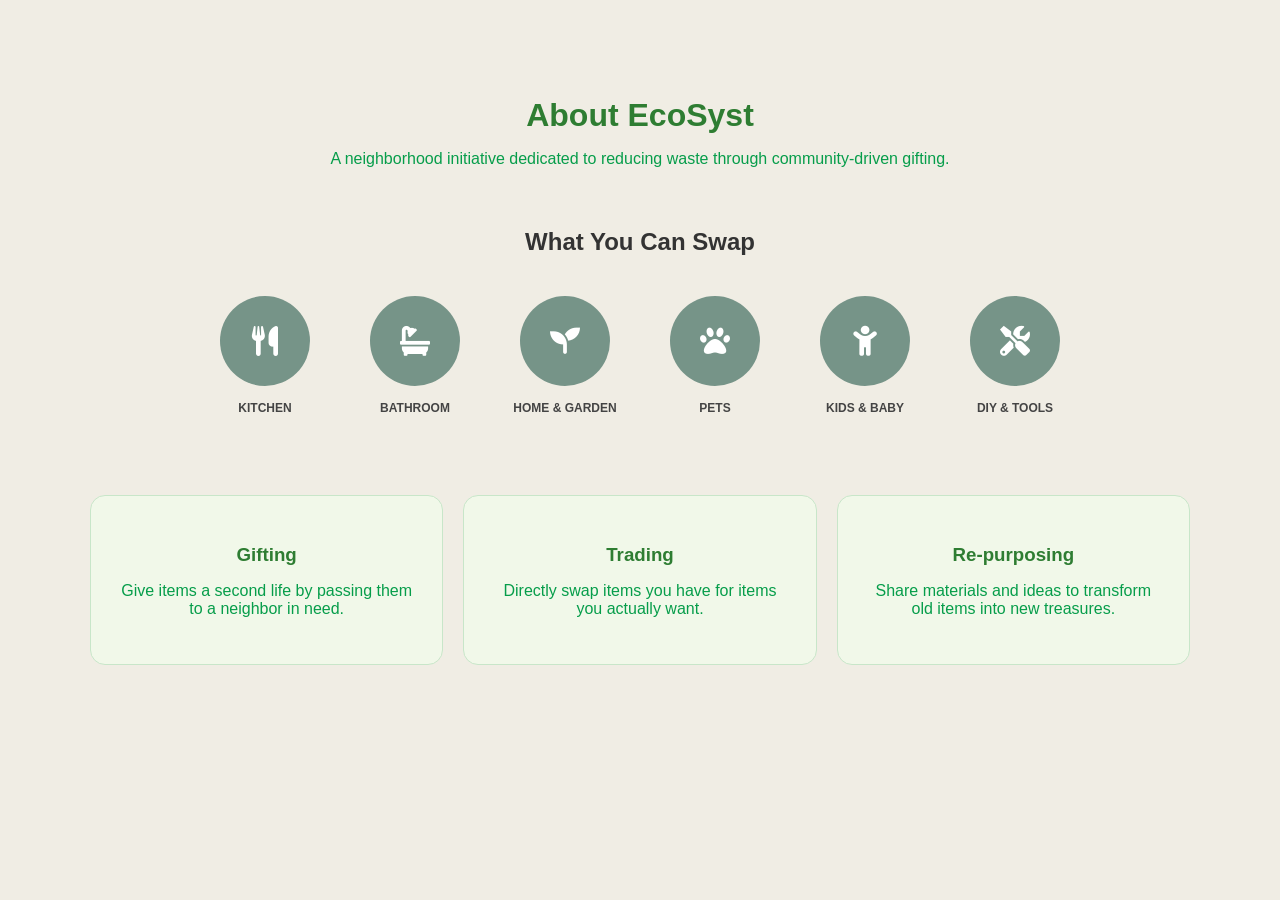
==== about.html @ 68d596b8 "edited a few errors made" ====
<!DOCTYPE html>
<html lang="en">
<head>
    <meta charset="UTF-8">
    <meta name="viewport" content="width=device-width, initial-scale=1.0">
    <title>About Us | Eco-Swap</title>

    <link rel="stylesheet" href="style.css">

    <link rel="stylesheet" href="https://cdnjs.cloudflare.com/ajax/libs/font-awesome/6.0.0/css/all.min.css">
</head>

</html>
<body>
    <main class="about-container">
    
    <section class="about-hero">
        <h1>About EcoSyst</h1>
        <p>A neighborhood initiative dedicated to reducing waste through community-driven gifting.</p>
    </section>

    <section class="offerings">
        <h2>What You Can Swap</h2>
        <div class="icon-grid">
            <div class="icon-item">
                <div class="icon-circle"><i class="fas fa-utensils"></i></div>
                <span>KITCHEN</span>
            </div>
            <div class="icon-item">
                <div class="icon-circle"><i class="fas fa-bath"></i></div>
                <span>BATHROOM</span>
            </div>
            <div class="icon-item">
                <div class="icon-circle"><i class="fas fa-seedling"></i></div>
                <span>HOME & GARDEN</span>
            </div>
            <div class="icon-item">
                <div class="icon-circle"><i class="fas fa-paw"></i></div>
                <span>PETS</span>
            </div>
            <div class="icon-item">
                <div class="icon-circle"><i class="fas fa-child"></i></div>
                <span>KIDS & BABY</span>
            </div>
            <div class="icon-item">
                <div class="icon-circle"><i class="fas fa-tools"></i></div>
                <span>DIY & TOOLS</span>
            </div>
        </div>
    </section>

    <section class="how-it-works">
        <div class="method-card">
            <h3>Gifting</h3>
            <p>Give items a second life by passing them to a neighbor in need.</p>
        </div>
        <div class="method-card">
            <h3>Trading</h3>
            <p>Directly swap items you have for items you actually want.</p>
        </div>
        <div class="method-card">
            <h3>Re-purposing</h3>
            <p>Share materials and ideas to transform old items into new treasures.</p>
        </div>
    </section>

</main>
</body>
---- style.css ----
body {
    font-family: 'Segoe UI', Tahoma, Geneva, Verdana, sans-serif;
    background-color: #f0ede4;
    color: hsl(147, 93%, 32%);
    margin: 0;
    padding: 30px;
}

header {
    text-align: center;
    margin-bottom: 40px;
}

.navbar {
    display: flex;
    justify-content: center;
    padding: 20px;
    background-color: #fff;
}

.nav-links {
    display: flex;
    gap: 15px;
    align-items: center;
}

.nav-btn {
    background: none;
    border: 2px solid #2e7d32;
    color: #2e7d32;
    padding: 10px 18px;
    font-size: 14px;
    font-weight: bold;
    text-decoration: none;
    border-radius: 8px;
    cursor: pointer;
    transition: all 0.3s ease;
    display: flex;
    align-items: center;
}

.nav-btn:hover {
    background-color: #2e7d32;
    color: white;
}

.arrow {
    font-size: 10px;
    margin-left: 8px;
}

.dropdown {
    position: relative;
    display: inline-block;
}

.dropdown-content {
    display: none;
    position: absolute;
    background-color: #f9f9f9;
    min-width: 160px;
    box-shadow: 0px 8px 16px rgba(0,0,0,0.1);
    border-radius: 8px;
    z-index: 1;
    margin-top: 5px;
}

.dropdown-content a {
    color: #2e7d32;
    padding: 12px 16px;
    text-decoration: none;
    display: block;
    font-size: 14px;
}

.dropdown-content a:hover {
    background-color: #e8f5e9;
}

.dropdown:hover .dropdown-content {
    display: block;
}
.project-summary {
  max-width: 800px;
  margin: 40px auto;
  padding: 30px;
  border: 3px solid #000000;
  background-color: #ffffff;
  border-radius: 8px;
  text-align: center;
  box-shadow: 8px 8px 0px #e8eb40;
}

.project-summary h2 {
  margin-top: 0;
  color: #000000;
  text-transform: uppercase;
  letter-spacing: 2px;
}

.project-summary p {
  line-height: 1.6;
  font-size: 1.1rem;
  color: #333333;
}
.board {
    display: flex;
    flex-wrap: wrap;
    justify-content: center;
    gap: 20px;
}

.note {
    background-color: #fff982;
    width: 250px;
    min-height: 200px;
    padding: 20px;
    box-shadow: 5px 5px 10px rgba(25, 5, 61, 0.1);
    transform: rotate(-1deg);
    transition: transform 0.3s ease;
}

.note:nth-child(even) {
    transform: rotate(2deg);
}

.note:hover {
    transform: scale(1.05) rotate(0deg);
    z-index: 10;
}

.tag {
    display: inline-block;
    margin-top: 15px;
    font-size: 0.8rem;
    font-weight: bold;
    color: #2d5a27;
    border: 1px solid #2d5a27;
    padding: 2px 8px;
}
.about-container {
    max-width: 1100px;
    margin: 0 auto;
    padding: 40px 20px;
    font-family: 'Arial', sans-serif;
}
.about-hero {
    text-align: center;
    margin-bottom: 60px;
}

.about-hero h1 {
    color: #2e7d32;
    font-size: 32px;
    margin-bottom: 10px;
}

.offerings h2 {
    text-align: center;
    color: #333;
    margin-bottom: 40px;
    font-size: 24px;
}

.icon-grid {
    display: flex;
    justify-content: center;
    flex-wrap: wrap;
    gap: 30px;
    margin-bottom: 80px;
}

.icon-item {
    display: flex;
    flex-direction: column;
    align-items: center;
    width: 120px;
}

.icon-circle {
    width: 90px;
    height: 90px;
    background-color: #769488;
    border-radius: 50%;
    display: flex;
    justify-content: center;
    align-items: center;
    color: white;
    font-size: 30px;
    transition: transform 0.3s ease;
    cursor: pointer;
}

.icon-circle:hover {
    transform: translateY(-10px);
}

.icon-item span {
    margin-top: 15px;
    font-size: 12px;
    font-weight: bold;
    color: #444;
    text-align: center;
}

.how-it-works {
    display: grid;
    grid-template-columns: repeat(auto-fit, minmax(250px, 1fr));
    gap: 20px;
}

.method-card {
    background: #f1f8e9;
    padding: 30px;
    border-radius: 15px;
    text-align: center;
    border: 1px solid #c8e6c9;
}

.method-card h3 {
    color: #2e7d32;
    margin-bottom: 10px;
}
nav a {
    margin: 0 15px;
    text-decoration: none;
    color: green;
    font-weight: bold;
}

nav a:hover {
    color: darkgreen;
}
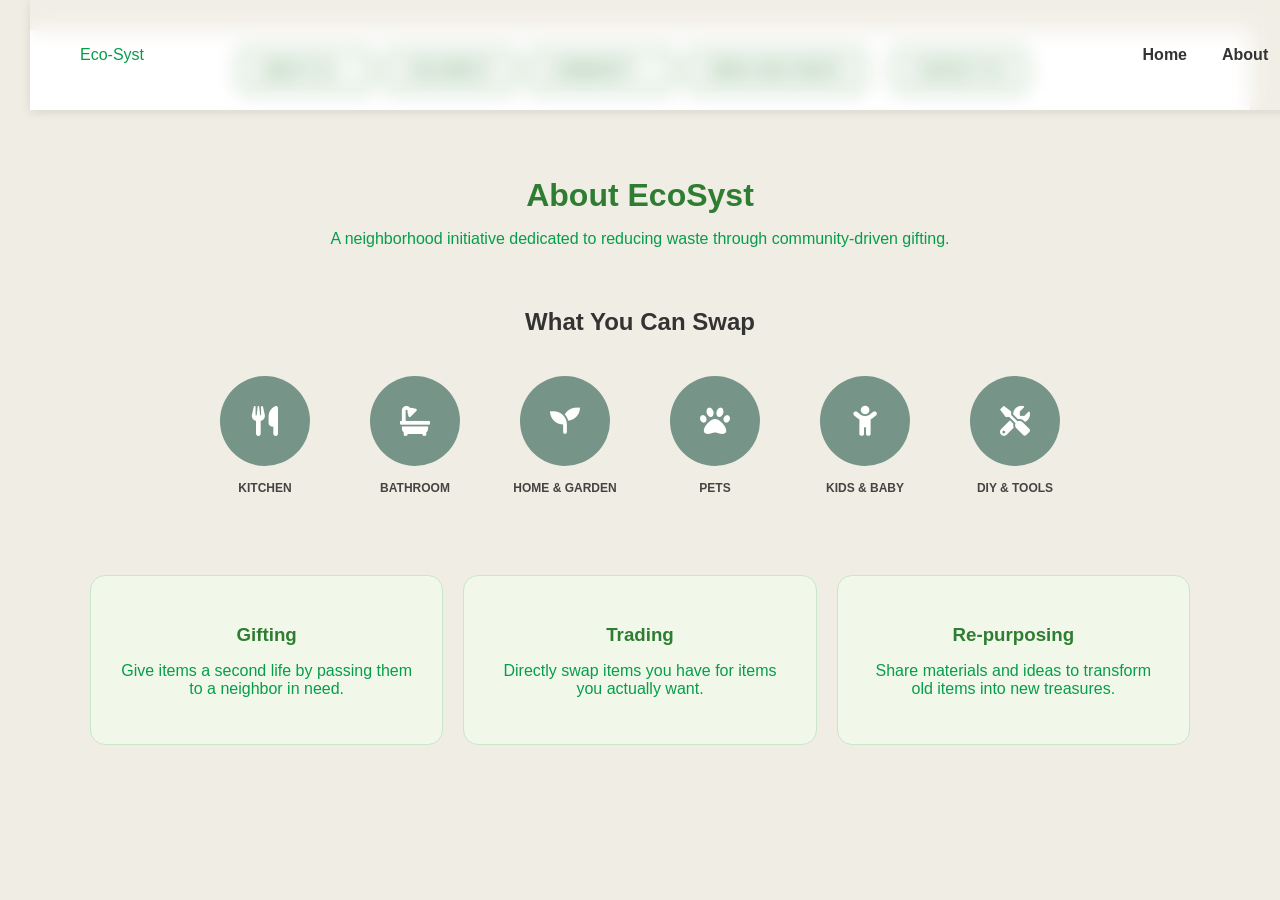
==== commit 12dcc2ac: "added shrinking floating navbar with blur effect" ====
--- a/about.html
+++ b/about.html
@@ -10,8 +10,40 @@
     <link rel="stylesheet" href="https://cdnjs.cloudflare.com/ajax/libs/font-awesome/6.0.0/css/all.min.css">
 </head>
 
-</html>
 <body>
+<nav id="navbar">
+    <div class="logo">Eco-Syst</div>
+    <ul>
+        <li><a href="#home">Home</a></li>
+        <li><a href="#about">About</a></li>
+        <li><a href="#items">Items</a></li>
+    </ul>
+</nav>
+    <nav class="navbar">
+    <div class="navbar-container"> 
+        <div class="dropdown">
+            <button class="nav-btn"> ABOUT US <span class="arrow">▼</span></button>
+            <div class="dropdown-content">
+                <a href="about.html#mission">Our Mission</a>
+                <a href="about.html#offerings">What We Offer</a>
+                <a href="contact.html">Contact</a>
+            </div>
+        </div>
+
+        <a href="#" class="nav-btn">OUR IMPACT</a>
+
+        <div class="dropdown">
+            <button class="nav-btn">COMMUNITY <span class="arrow">▼</span></button>
+            <div class="dropdown-content">
+                <a href="#">Our Community</a>
+                <a href="#">Join Us</a>
+            </div>
+        </div>
+
+        <a href=""class="nav-btn">NEWS AND EVENTS</a>
+        <a href="contact.html"class="nav-btn contact-btn">CONTACT US</a>
+    </div>
+</nav>
     <main class="about-container">
     
     <section class="about-hero">
--- a/style.css
+++ b/style.css
@@ -1,3 +1,4 @@
+
 body {
     font-family: 'Segoe UI', Tahoma, Geneva, Verdana, sans-serif;
     background-color: #f0ede4;
@@ -17,6 +18,12 @@
     padding: 20px;
     background-color: #fff;
 }
+.navbar-container {
+width: 100%;
+display: flex;
+justify-content: center;
+}
+
 
 .nav-links {
     display: flex;
@@ -51,7 +58,7 @@
 
 .dropdown {
     position: relative;
-    display: inline-block;
+    diplay: flex;
 }
 
 .dropdown-content {
@@ -230,4 +237,36 @@
 
 nav a:hover {
     color: darkgreen;
+}
+
+#navbar {
+    position: fixed;
+    top: 0;
+    width: 100%;
+    display: flex;
+    justify-content: space-between;
+    align-items: center;
+    padding: 30px 50px;
+    transition: 0.4s;
+    z-index: 1000;
+    background-color: rgba(255, 255, 255, 0.1);
+    backdrop-filter: blur(10px);
+    box-shadow: 0 2px 10px rgba(0, 0, 0, 0.1);
+}
+
+#navbar.shrink {
+    padding: 10px 50px;
+    background-color: rgba(255, 255, 255, 0.8);
+}
+
+#navbar ul {
+    display: flex;
+    list-style: none;
+}
+
+#navbar ul li a {
+    text-decoration: none;
+    color: #333;
+    margin-left: 20px;
+    font-weight: bold;
 }
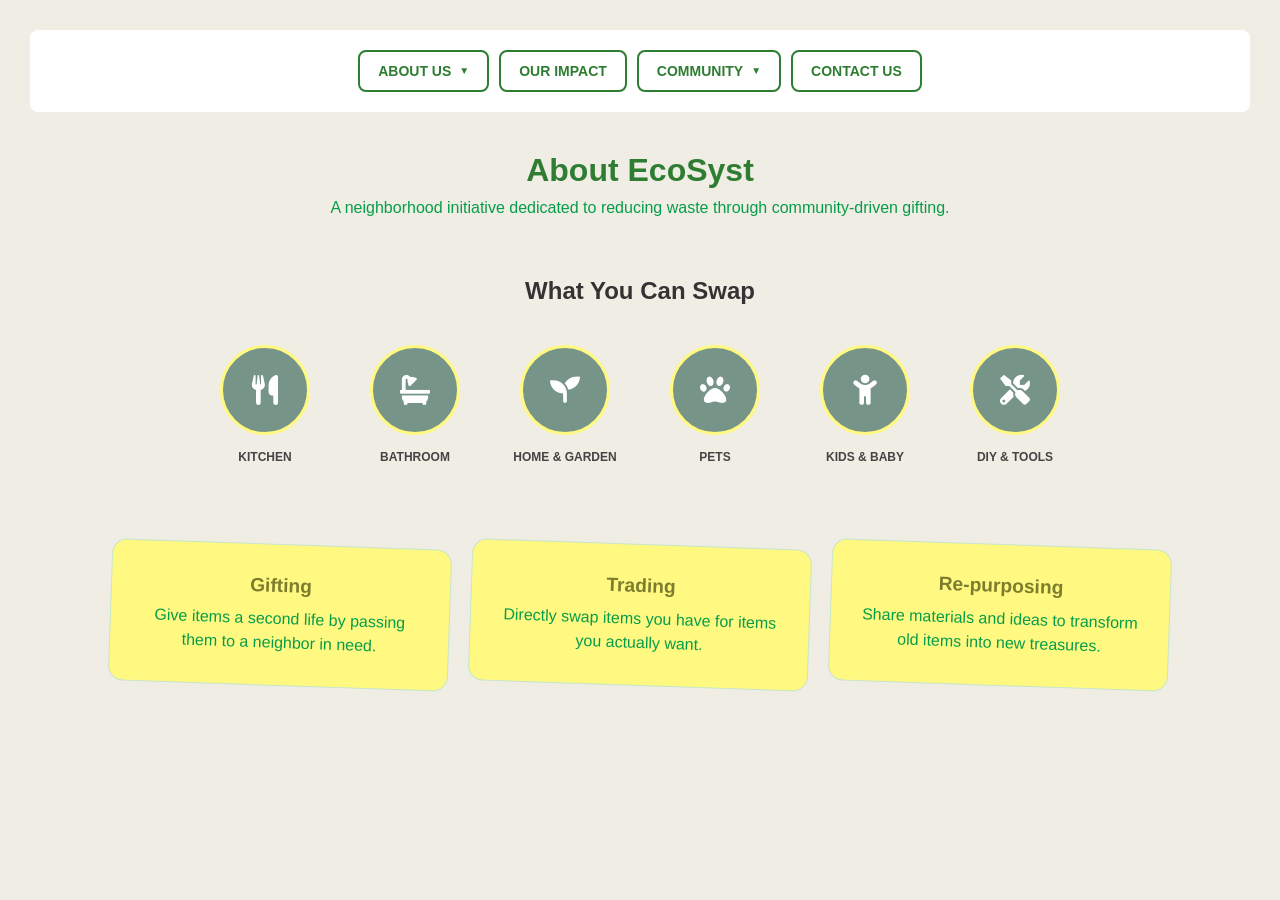
==== commit 2cd231d0: "working on my navbar and alignment of web pages" ====
--- a/about.html
+++ b/about.html
@@ -3,98 +3,87 @@
 <head>
     <meta charset="UTF-8">
     <meta name="viewport" content="width=device-width, initial-scale=1.0">
-    <title>About Us | Eco-Swap</title>
-
+    <title>About Us | EcoSyst</title>
     <link rel="stylesheet" href="style.css">
-
     <link rel="stylesheet" href="https://cdnjs.cloudflare.com/ajax/libs/font-awesome/6.0.0/css/all.min.css">
 </head>
 
 <body>
-<nav id="navbar">
-    <div class="logo">Eco-Syst</div>
-    <ul>
-        <li><a href="#home">Home</a></li>
-        <li><a href="#about">About</a></li>
-        <li><a href="#items">Items</a></li>
-    </ul>
-</nav>
     <nav class="navbar">
-    <div class="navbar-container"> 
-        <div class="dropdown">
-            <button class="nav-btn"> ABOUT US <span class="arrow">▼</span></button>
-            <div class="dropdown-content">
-                <a href="about.html#mission">Our Mission</a>
-                <a href="about.html#offerings">What We Offer</a>
-                <a href="contact.html">Contact</a>
+        <div class="navbar-container"> 
+            <div class="dropdown">
+                <button class="nav-btn">ABOUT US <span class="arrow">▼</span></button>
+                <div class="dropdown-content">
+                    <a href="about.html#mission">Our Mission</a>
+                    <a href="about.html#offerings">What We Offer</a>
+                    <a href="contact.html">Contact</a>
+                </div>
             </div>
+
+            <a href="our-impact.html" class="nav-btn">OUR IMPACT</a>
+
+            <div class="dropdown">
+                <button class="nav-btn">COMMUNITY <span class="arrow">▼</span></button>
+                <div class="dropdown-content">
+                    <a href="index.html">Our Community</a>
+                    <a href="#">Join Us</a>
+                </div>
+            </div>
+
+            <a href="contact.html" class="nav-btn contact-btn">CONTACT US</a>
         </div>
+    </nav>
 
-        <a href="#" class="nav-btn">OUR IMPACT</a>
+    <main class="about-container">
+        <section class="about-hero" id="mission">
+            <h1>About EcoSyst</h1>
+            <p>A neighborhood initiative dedicated to reducing waste through community-driven gifting.</p>
+        </section>
 
-        <div class="dropdown">
-            <button class="nav-btn">COMMUNITY <span class="arrow">▼</span></button>
-            <div class="dropdown-content">
-                <a href="#">Our Community</a>
-                <a href="#">Join Us</a>
+        <section class="offerings" id="offerings">
+            <h2>What You Can Swap</h2>
+            <div class="icon-grid">
+                <div class="icon-item">
+                    <div class="icon-circle"><i class="fas fa-utensils"></i></div>
+                    <span>KITCHEN</span>
+                </div>
+                <div class="icon-item">
+                    <div class="icon-circle"><i class="fas fa-bath"></i></div>
+                    <span>BATHROOM</span>
+                </div>
+                <div class="icon-item">
+                    <div class="icon-circle"><i class="fas fa-seedling"></i></div>
+                    <span>HOME & GARDEN</span>
+                </div>
+                <div class="icon-item">
+                    <div class="icon-circle"><i class="fas fa-paw"></i></div>
+                    <span>PETS</span>
+                </div>
+                <div class="icon-item">
+                    <div class="icon-circle"><i class="fas fa-child"></i></div>
+                    <span>KIDS & BABY</span>
+                </div>
+                <div class="icon-item">
+                    <div class="icon-circle"><i class="fas fa-tools"></i></div>
+                    <span>DIY & TOOLS</span>
+                </div>
             </div>
-        </div>
+        </section>
 
-        <a href=""class="nav-btn">NEWS AND EVENTS</a>
-        <a href="contact.html"class="nav-btn contact-btn">CONTACT US</a>
-    </div>
-</nav>
-    <main class="about-container">
-    
-    <section class="about-hero">
-        <h1>About EcoSyst</h1>
-        <p>A neighborhood initiative dedicated to reducing waste through community-driven gifting.</p>
-    </section>
-
-    <section class="offerings">
-        <h2>What You Can Swap</h2>
-        <div class="icon-grid">
-            <div class="icon-item">
-                <div class="icon-circle"><i class="fas fa-utensils"></i></div>
-                <span>KITCHEN</span>
+        <section class="how-it-works">
+            <div class="method-card">
+                <h3>Gifting</h3>
+                <p>Give items a second life by passing them to a neighbor in need.</p>
             </div>
-            <div class="icon-item">
-                <div class="icon-circle"><i class="fas fa-bath"></i></div>
-                <span>BATHROOM</span>
+            <div class="method-card">
+                <h3>Trading</h3>
+                <p>Directly swap items you have for items you actually want.</p>
             </div>
-            <div class="icon-item">
-                <div class="icon-circle"><i class="fas fa-seedling"></i></div>
-                <span>HOME & GARDEN</span>
+            <div class="method-card">
+                <h3>Re-purposing</h3>
+                <p>Share materials and ideas to transform old items into new treasures.</p>
             </div>
-            <div class="icon-item">
-                <div class="icon-circle"><i class="fas fa-paw"></i></div>
-                <span>PETS</span>
-            </div>
-            <div class="icon-item">
-                <div class="icon-circle"><i class="fas fa-child"></i></div>
-                <span>KIDS & BABY</span>
-            </div>
-            <div class="icon-item">
-                <div class="icon-circle"><i class="fas fa-tools"></i></div>
-                <span>DIY & TOOLS</span>
-            </div>
-        </div>
-    </section>
-
-    <section class="how-it-works">
-        <div class="method-card">
-            <h3>Gifting</h3>
-            <p>Give items a second life by passing them to a neighbor in need.</p>
-        </div>
-        <div class="method-card">
-            <h3>Trading</h3>
-            <p>Directly swap items you have for items you actually want.</p>
-        </div>
-        <div class="method-card">
-            <h3>Re-purposing</h3>
-            <p>Share materials and ideas to transform old items into new treasures.</p>
-        </div>
-    </section>
-
-</main>
-</body>+        </section>
+    </main>
+</body>
+</html>
--- a/style.css
+++ b/style.css
@@ -1,10 +1,20 @@
+* {
+    margin: 0;
+    padding: 0;
+    box-sizing: border-box;
+}
 
 body {
     font-family: 'Segoe UI', Tahoma, Geneva, Verdana, sans-serif;
     background-color: #f0ede4;
     color: hsl(147, 93%, 32%);
-    margin: 0;
-    padding: 30px;
+    padding: 15px;
+}
+
+@media (min-width: 768px) {
+    body {
+        padding: 30px;
+    }
 }
 
 header {
@@ -15,35 +25,84 @@
 .navbar {
     display: flex;
     justify-content: center;
-    padding: 20px;
+    padding: 15px;
     background-color: #fff;
-}
+    position: relative;
+    border-radius: 8px;
+}
+
+@media (min-width: 768px) {
+    .navbar {
+        padding: 20px;
+    }
+}
+
 .navbar-container {
-width: 100%;
-display: flex;
-justify-content: center;
-}
-
-
-.nav-links {
+    width: 100%;
     display: flex;
-    gap: 15px;
+    justify-content: center;
     align-items: center;
+    gap: 8px;
+    flex-wrap: wrap;
+}
+
+@media (min-width: 768px) {
+    .navbar-container {
+        gap: 10px;
+        flex-wrap: nowrap;
+    }
+}
+
+.navbar-logo {
+    position: absolute;
+    left: 15px;
+    top: 50%;
+    transform: translateY(-50%);
+}
+
+@media (min-width: 768px) {
+    .navbar-logo {
+        left: 20px;
+    }
+}
+
+.navbar-logo img {
+    height: 40px;
+    width: auto;
+    display: block;
+}
+
+@media (min-width: 768px) {
+    .navbar-logo img {
+        height: 60px;
+    }
 }
 
 .nav-btn {
     background: none;
     border: 2px solid #2e7d32;
     color: #2e7d32;
-    padding: 10px 18px;
-    font-size: 14px;
+    padding: 8px 12px;
+    font-size: 12px;
     font-weight: bold;
     text-decoration: none;
     border-radius: 8px;
     cursor: pointer;
     transition: all 0.3s ease;
-    display: flex;
+    display: inline-flex;
+    height: auto;
+    min-height: 38px;
     align-items: center;
+    line-height: 1;
+    white-space: nowrap;
+}
+
+@media (min-width: 768px) {
+    .nav-btn {
+        padding: 10px 18px;
+        font-size: 14px;
+        height: 42px;
+    }
 }
 
 .nav-btn:hover {
@@ -52,24 +111,41 @@
 }
 
 .arrow {
-    font-size: 10px;
-    margin-left: 8px;
+    font-size: 8px;
+    margin-left: 5px;
+}
+
+@media (min-width: 768px) {
+    .arrow {
+        font-size: 10px;
+        margin-left: 8px;
+    }
 }
 
 .dropdown {
     position: relative;
-    diplay: flex;
+    display: flex;
 }
 
 .dropdown-content {
     display: none;
     position: absolute;
+    top: 100%;
+    left: 0;
     background-color: #f9f9f9;
     min-width: 160px;
-    box-shadow: 0px 8px 16px rgba(0,0,0,0.1);
+    box-shadow: 0px 8px 16px rgba(0, 0, 0, 0.1);
     border-radius: 8px;
-    z-index: 1;
+    z-index: 1000;
+    padding-top: 5px;
     margin-top: 5px;
+}
+
+@media (max-width: 767px) {
+    .dropdown-content {
+        right: 0;
+        left: auto;
+    }
 }
 
 .dropdown-content a {
@@ -77,7 +153,13 @@
     padding: 12px 16px;
     text-decoration: none;
     display: block;
-    font-size: 14px;
+    font-size: 13px;
+}
+
+@media (min-width: 768px) {
+    .dropdown-content a {
+        font-size: 14px;
+    }
 }
 
 .dropdown-content a:hover {
@@ -87,46 +169,92 @@
 .dropdown:hover .dropdown-content {
     display: block;
 }
+
 .project-summary {
-  max-width: 800px;
-  margin: 40px auto;
-  padding: 30px;
-  border: 3px solid #000000;
-  background-color: #ffffff;
-  border-radius: 8px;
-  text-align: center;
-  box-shadow: 8px 8px 0px #e8eb40;
+    max-width: 800px;
+    margin: 20px auto;
+    padding: 20px;
+    border: 3px solid #000000;
+    background-color: #ffffff;
+    border-radius: 8px;
+    text-align: center;
+    box-shadow: 6px 6px 0px #e8eb40;
+}
+
+@media (min-width: 768px) {
+    .project-summary {
+        margin: 40px auto;
+        padding: 30px;
+        box-shadow: 8px 8px 0px #e8eb40;
+    }
 }
 
 .project-summary h2 {
-  margin-top: 0;
-  color: #000000;
-  text-transform: uppercase;
-  letter-spacing: 2px;
+    margin-top: 0;
+    color: #000000;
+    text-transform: uppercase;
+    letter-spacing: 1.5px;
+    font-size: 1.3rem;
+}
+
+@media (min-width: 768px) {
+    .project-summary h2 {
+        letter-spacing: 2px;
+        font-size: 1.5rem;
+    }
 }
 
 .project-summary p {
-  line-height: 1.6;
-  font-size: 1.1rem;
-  color: #333333;
-}
+    line-height: 1.6;
+    font-size: 0.95rem;
+    color: #333333;
+}
+
+@media (min-width: 768px) {
+    .project-summary p {
+        font-size: 1.1rem;
+    }
+}
+
 .board {
     display: flex;
     flex-wrap: wrap;
     justify-content: center;
-    gap: 20px;
+    gap: 15px;
+}
+
+@media (min-width: 768px) {
+    .board {
+        gap: 20px;
+    }
 }
 
 .note {
     background-color: #fff982;
-    width: 250px;
-    min-height: 200px;
-    padding: 20px;
+    width: 100%;
+    max-width: 280px;
+    min-height: 180px;
+    padding: 18px;
     box-shadow: 5px 5px 10px rgba(25, 5, 61, 0.1);
     transform: rotate(-1deg);
     transition: transform 0.3s ease;
 }
 
+@media (min-width: 480px) {
+    .note {
+        width: calc(50% - 10px);
+        max-width: 250px;
+    }
+}
+
+@media (min-width: 768px) {
+    .note {
+        width: 250px;
+        min-height: 200px;
+        padding: 20px;
+    }
+}
+
 .note:nth-child(even) {
     transform: rotate(2deg);
 }
@@ -136,137 +264,594 @@
     z-index: 10;
 }
 
+.note h3 {
+    margin-bottom: 10px;
+    font-size: 1.1rem;
+}
+
+.note p {
+    font-size: 0.9rem;
+    line-height: 1.4;
+}
+
 .tag {
     display: inline-block;
     margin-top: 15px;
-    font-size: 0.8rem;
+    font-size: 0.75rem;
     font-weight: bold;
     color: #2d5a27;
     border: 1px solid #2d5a27;
     padding: 2px 8px;
 }
+
+@media (min-width: 768px) {
+    .tag {
+        font-size: 0.8rem;
+    }
+}
+
 .about-container {
     max-width: 1100px;
     margin: 0 auto;
-    padding: 40px 20px;
-    font-family: 'Arial', sans-serif;
-}
+    padding: 20px 10px;
+}
+
+@media (min-width: 768px) {
+    .about-container {
+        padding: 40px 20px;
+    }
+}
+
 .about-hero {
     text-align: center;
-    margin-bottom: 60px;
+    margin-bottom: 40px;
+}
+
+@media (min-width: 768px) {
+    .about-hero {
+        margin-bottom: 60px;
+    }
 }
 
 .about-hero h1 {
     color: #2e7d32;
-    font-size: 32px;
+    font-size: 24px;
     margin-bottom: 10px;
+}
+
+@media (min-width: 768px) {
+    .about-hero h1 {
+        font-size: 32px;
+    }
+}
+
+.about-hero p {
+    font-size: 0.95rem;
+    padding: 0 10px;
+}
+
+@media (min-width: 768px) {
+    .about-hero p {
+        font-size: 1rem;
+        padding: 0;
+    }
 }
 
 .offerings h2 {
     text-align: center;
     color: #333;
-    margin-bottom: 40px;
-    font-size: 24px;
+    margin-bottom: 30px;
+    font-size: 20px;
+}
+
+@media (min-width: 768px) {
+    .offerings h2 {
+        margin-bottom: 40px;
+        font-size: 24px;
+    }
 }
 
 .icon-grid {
-    display: flex;
-    justify-content: center;
-    flex-wrap: wrap;
-    gap: 30px;
-    margin-bottom: 80px;
+    display: grid;
+    grid-template-columns: repeat(2, 1fr);
+    justify-items: center;
+    gap: 20px;
+    margin-bottom: 60px;
+}
+
+@media (min-width: 480px) {
+    .icon-grid {
+        grid-template-columns: repeat(3, 1fr);
+    }
+}
+
+@media (min-width: 768px) {
+    .icon-grid {
+        display: flex;
+        justify-content: center;
+        flex-wrap: wrap;
+        gap: 30px;
+        margin-bottom: 80px;
+    }
 }
 
 .icon-item {
     display: flex;
     flex-direction: column;
     align-items: center;
-    width: 120px;
+    width: 100px;
+}
+
+@media (min-width: 768px) {
+    .icon-item {
+        width: 120px;
+    }
 }
 
 .icon-circle {
-    width: 90px;
-    height: 90px;
+    width: 70px;
+    height: 70px;
     background-color: #769488;
     border-radius: 50%;
     display: flex;
     justify-content: center;
     align-items: center;
     color: white;
-    font-size: 30px;
+    font-size: 24px;
     transition: transform 0.3s ease;
     cursor: pointer;
+    border: 3px solid #fff982;
+}
+
+@media (min-width: 768px) {
+    .icon-circle {
+        width: 90px;
+        height: 90px;
+        font-size: 30px;
+    }
 }
 
 .icon-circle:hover {
-    transform: translateY(-10px);
+    transform: translateY(-10px) scale(1.1);
+    box-shadow: 0 4px 15px rgba(255, 215, 0, 0.3);
 }
 
 .icon-item span {
-    margin-top: 15px;
-    font-size: 12px;
+    margin-top: 12px;
+    font-size: 10px;
     font-weight: bold;
     color: #444;
     text-align: center;
 }
 
+@media (min-width: 768px) {
+    .icon-item span {
+        margin-top: 15px;
+        font-size: 12px;
+    }
+}
+
 .how-it-works {
     display: grid;
-    grid-template-columns: repeat(auto-fit, minmax(250px, 1fr));
+    grid-template-columns: 1fr;
     gap: 20px;
 }
 
+@media (min-width: 640px) {
+    .how-it-works {
+        grid-template-columns: repeat(auto-fit, minmax(250px, 1fr));
+    }
+}
+
 .method-card {
-    background: #f1f8e9;
-    padding: 30px;
+    background: #fff982;
+    padding: 25px;
     border-radius: 15px;
     text-align: center;
     border: 1px solid #c8e6c9;
+    transform: rotate(2deg);
+    transition: transform 0.3s ease, box-shadow 0.3s ease;
+    cursor: pointer;
+}
+
+@media (min-width: 768px) {
+    .method-card {
+        padding: 30px;
+    }
 }
 
 .method-card h3 {
+    color: #7d7d2e;
+    margin-bottom: 10px;
+    font-size: 1.2rem;
+}
+
+.method-card p {
+    font-size: 0.9rem;
+    line-height: 1.5;
+}
+
+@media (min-width: 768px) {
+    .method-card p {
+        font-size: 1rem;
+    }
+}
+
+.method-card:hover {
+    animation: shiftSide 1.2s ease-in-out;
+    box-shadow: 0 12px 24px rgba(0, 0, 0, 0.15);
+    z-index: 10;
+}
+
+@keyframes shiftSide {
+    0% { transform: rotate(0deg); }
+    25% { transform: rotate(2deg); }
+    50% { transform: rotate(-2deg); }
+    75% { transform: rotate(2deg); }
+    100% { transform: rotate(0deg); }
+}
+
+.impact-hero {
+    text-align: center;
+    padding: 40px 15px;
+    background-color: #f4f1ea;
+}
+
+@media (min-width: 768px) {
+    .impact-hero {
+        padding: 60px 20px;
+    }
+}
+
+.impact-hero h1 {
+    font-size: 1.5rem;
+    margin-bottom: 10px;
+}
+
+@media (min-width: 768px) {
+    .impact-hero h1 {
+        font-size: 2rem;
+    }
+}
+
+.impact-hero p {
+    font-size: 0.95rem;
+}
+
+@media (min-width: 768px) {
+    .impact-hero p {
+        font-size: 1.1rem;
+    }
+}
+
+.impact-container {
+    max-width: 1100px;
+    margin: 30px auto;
+    padding: 15px;
+    display: grid;
+    grid-template-columns: 1fr;
+    gap: 20px;
+}
+
+@media (min-width: 768px) {
+    .impact-container {
+        margin: 50px auto;
+        padding: 20px;
+        grid-template-columns: 1fr 1fr;
+        gap: 30px;
+    }
+}
+
+@media (min-width: 768px) {
+    .gallery-board { 
+        grid-column: span 2; 
+    }
+}
+
+.impact-board {
+    background: #fdfdfd;
+    border-left: 6px solid #2d5a27;
+    border-top: 2px solid #FFD700;
+    padding: 20px;
+    border-radius: 12px;
+    box-shadow: 0 4px 15px rgba(0, 0, 0, 0.05);
+}
+
+@media (min-width: 768px) {
+    .impact-board {
+        border-left: 8px solid #2d5a27;
+        padding: 30px;
+    }
+}
+
+.impact-board h2 {
+    font-size: 1.3rem;
+    margin-bottom: 15px;
+}
+
+@media (min-width: 768px) {
+    .impact-board h2 {
+        font-size: 1.5rem;
+    }
+}
+
+.impact-board p {
+    font-size: 0.95rem;
+    line-height: 1.5;
+}
+
+@media (min-width: 768px) {
+    .impact-board p {
+        font-size: 1rem;
+    }
+}
+
+.impact-callout {
+    background: #fff;
+    padding: 20px;
+    border-radius: 12px;
+    border: 2px solid #2e7d32;
+}
+
+@media (min-width: 768px) {
+    .impact-callout {
+        padding: 30px;
+    }
+}
+
+.callout-content p {
+    margin-bottom: 15px;
+    line-height: 1.6;
+    color: #333;
+    font-size: 0.95rem;
+}
+
+@media (min-width: 768px) {
+    .callout-content p {
+        font-size: 1rem;
+    }
+}
+
+.highlight-text {
+    color: #2d5a27;
+    font-style: italic;
+}
+
+.button-group {
+    display: flex;
+    flex-wrap: wrap;
+    gap: 10px;
+    margin-top: 20px;
+}
+
+@media (min-width: 768px) {
+    .button-group {
+        gap: 15px;
+    }
+}
+
+.impact-btn {
+    padding: 10px 16px;
+    border: none;
+    border-radius: 8px;
+    font-weight: bold;
+    cursor: pointer;
+    transition: all 0.3s ease;
+    font-size: 0.9rem;
+    flex: 1 1 calc(50% - 5px);
+    min-width: 120px;
+}
+
+@media (min-width: 480px) {
+    .impact-btn {
+        flex: 0 1 auto;
+    }
+}
+
+@media (min-width: 768px) {
+    .impact-btn {
+        padding: 12px 24px;
+        font-size: 1rem;
+    }
+}
+
+.green-btn {
+    background-color: #2d5a27;
+    color: white;
+}
+
+.green-btn:hover {
+    background-color: #3e7a36;
+    transform: translateY(-3px);
+    box-shadow: 0 4px 12px rgba(45, 90, 39, 0.3);
+}
+
+.yellow-btn {
+    background-color: #FFD700;
+    color: #333;
+}
+
+.yellow-btn:hover {
+    background-color: #ffea00;
+    transform: translateY(-3px);
+    box-shadow: 0 4px 12px rgba(255, 215, 0, 0.4);
+}
+
+.cta-link {
+    background-color: #2d5a27;
+    color: white;
+    border: none;
+    padding: 12px 20px;
+    border-radius: 8px;
+    font-weight: bold;
+    cursor: pointer;
+    margin-top: 20px;
+    transition: all 0.3s ease;
+    font-size: 0.9rem;
+    display: inline-block;
+}
+
+@media (min-width: 768px) {
+    .cta-link {
+        padding: 12px 24px;
+        font-size: 1rem;
+    }
+}
+
+.cta-link:hover {
+    background-color: #3e7a36;
+    transform: translateY(-3px);
+}
+
+.image-gallery {
+    display: grid;
+    grid-template-columns: 1fr;
+    gap: 15px;
+    margin-top: 20px;
+}
+
+@media (min-width: 480px) {
+    .image-gallery {
+        grid-template-columns: repeat(2, 1fr);
+    }
+}
+
+@media (min-width: 768px) {
+    .image-gallery {
+        grid-template-columns: repeat(auto-fit, minmax(200px, 1fr));
+        gap: 20px;
+    }
+}
+
+.gallery-item img,
+.image-gallery img {
+    width: 100%;
+    height: 180px;
+    object-fit: cover;
+    border-radius: 10px;
+    display: block;
+    border: 2px solid transparent;
+    transition: transform 0.3s ease, border-color 0.3s ease;
+}
+
+@media (min-width: 768px) {
+    .gallery-item img,
+    .image-gallery img {
+        height: 200px;
+    }
+}
+
+.gallery-item img:hover,
+.image-gallery img:hover {
+    transform: scale(1.05);
+    border-color: #FFD700;
+}
+
+.contact-container {
+    max-width: 600px;
+    margin: 2rem auto;
+    padding: 1.5rem;
+    background: #f9f9f9;
+    border-radius: 8px;
+    box-shadow: 0 4px 6px rgba(0, 0, 0, 0.1);
+}
+
+@media (min-width: 768px) {
+    .contact-container {
+        margin: 3rem auto;
+        padding: 2rem;
+    }
+}
+
+.contact-container h2 {
     color: #2e7d32;
-    margin-bottom: 10px;
-}
-nav a {
-    margin: 0 15px;
-    text-decoration: none;
-    color: green;
-    font-weight: bold;
-}
-
-nav a:hover {
-    color: darkgreen;
-}
-
-#navbar {
-    position: fixed;
-    top: 0;
+    margin-bottom: 1rem;
+    font-size: 1.5rem;
+}
+
+@media (min-width: 768px) {
+    .contact-container h2 {
+        font-size: 1.8rem;
+    }
+}
+
+.contact-container p {
+    color: #555;
+    margin-bottom: 1.5rem;
+    font-size: 0.95rem;
+}
+
+@media (min-width: 768px) {
+    .contact-container p {
+        margin-bottom: 2rem;
+        font-size: 1rem;
+    }
+}
+
+.form-group {
+    margin-bottom: 1.5rem;
+}
+
+.form-group label {
+    display: block;
+    margin-bottom: 0.5rem;
+    color: #333;
+    font-weight: 500;
+    font-size: 0.95rem;
+}
+
+@media (min-width: 768px) {
+    .form-group label {
+        font-size: 1rem;
+    }
+}
+
+.form-group input,
+.form-group textarea {
     width: 100%;
-    display: flex;
-    justify-content: space-between;
-    align-items: center;
-    padding: 30px 50px;
-    transition: 0.4s;
-    z-index: 1000;
-    background-color: rgba(255, 255, 255, 0.1);
-    backdrop-filter: blur(10px);
-    box-shadow: 0 2px 10px rgba(0, 0, 0, 0.1);
-}
-
-#navbar.shrink {
-    padding: 10px 50px;
-    background-color: rgba(255, 255, 255, 0.8);
-}
-
-#navbar ul {
-    display: flex;
-    list-style: none;
-}
-
-#navbar ul li a {
-    text-decoration: none;
-    color: #333;
-    margin-left: 20px;
-    font-weight: bold;
+    padding: 0.75rem;
+    border: 1px solid #ccc;
+    border-radius: 4px;
+    font-size: 0.95rem;
+    font-family: inherit;
+}
+
+@media (min-width: 768px) {
+    .form-group input,
+    .form-group textarea {
+        font-size: 1rem;
+    }
+}
+
+.form-group textarea {
+    resize: vertical;
+    min-height: 120px;
+}
+
+.submit-btn {
+    background-color: #2e7d32;
+    color: white;
+    border: none;
+    padding: 0.75rem 1.5rem;
+    font-size: 0.95rem;
+    border-radius: 4px;
+    cursor: pointer;
+    transition: background 0.3s;
+    width: 100%;
+}
+
+@media (min-width: 480px) {
+    .submit-btn {
+        width: auto;
+    }
+}
+
+@media (min-width: 768px) {
+    .submit-btn {
+        font-size: 1rem;
+    }
+}
+
+.submit-btn:hover {
+    background-color: #1b5e20;
 }
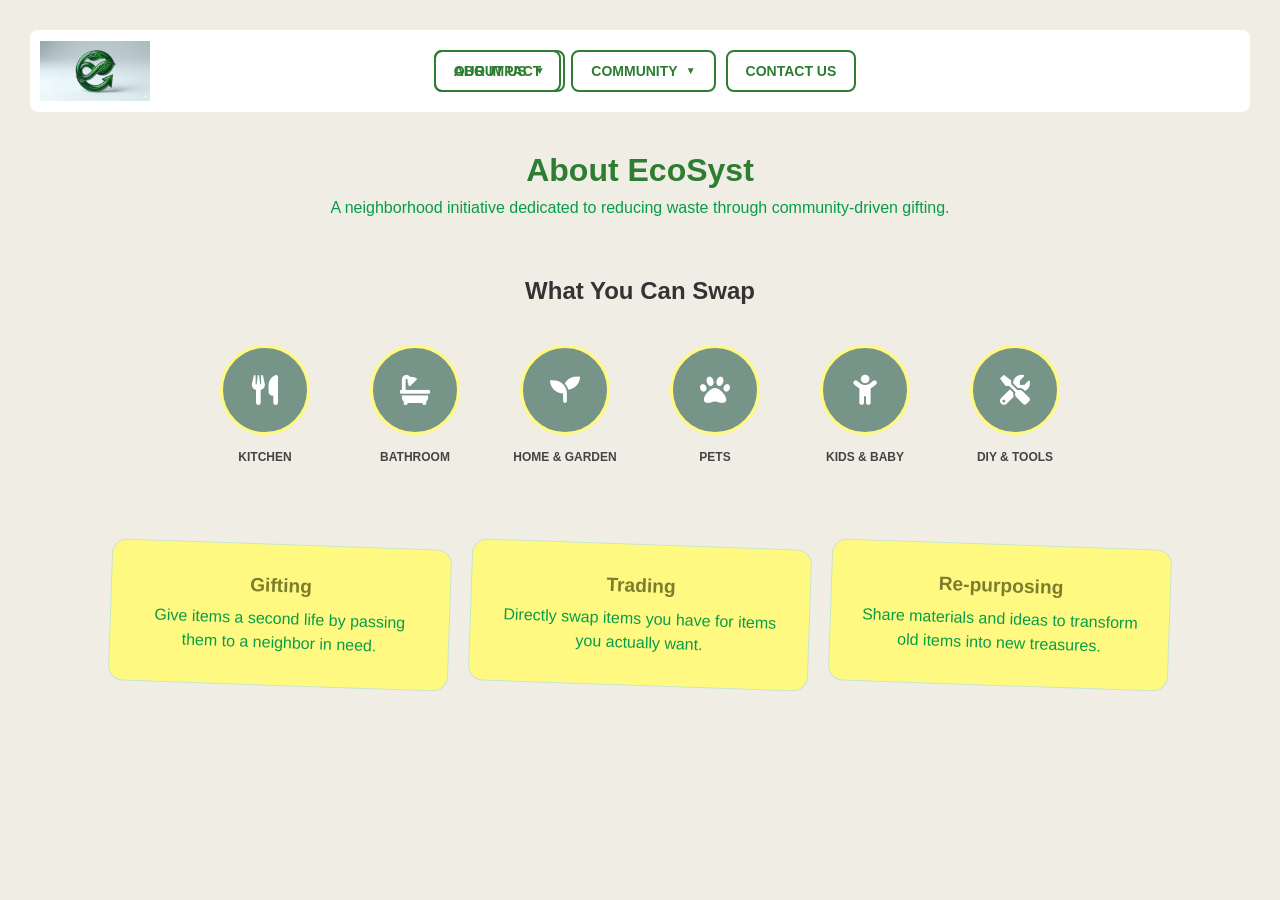
==== commit 14395991: "added comprehensive responsiveness and craeted footer" ====
--- a/about.html
+++ b/about.html
@@ -11,6 +11,8 @@
 <body>
     <nav class="navbar">
         <div class="navbar-container"> 
+            <a href="index.html" class="navbar-logo">
+                <img src="logo.png" alt="ecosyst logo">
             <div class="dropdown">
                 <button class="nav-btn">ABOUT US <span class="arrow">▼</span></button>
                 <div class="dropdown-content">
--- a/style.css
+++ b/style.css
@@ -62,7 +62,7 @@
 
 @media (min-width: 768px) {
     .navbar-logo {
-        left: 20px;
+        left: 10px;
     }
 }
 
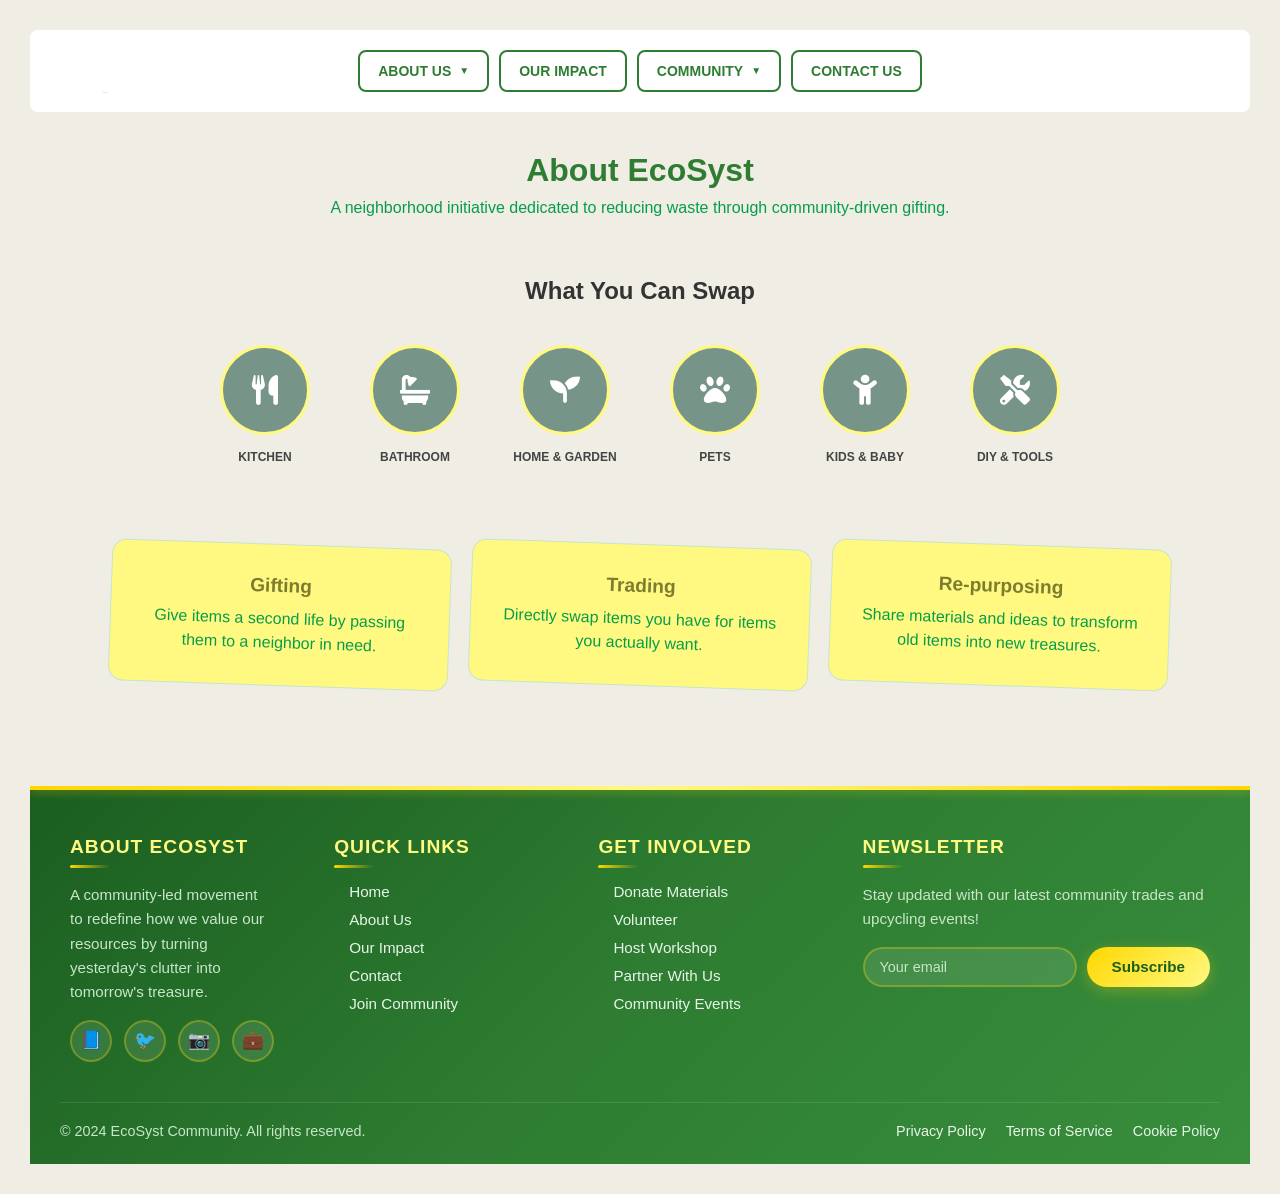
==== commit e6896eb1: "added footer to my ecosyst web pages" ====
--- a/about.html
+++ b/about.html
@@ -10,9 +10,17 @@
 
 <body>
     <nav class="navbar">
+        <a href="index.html" class="navbar-logo">
+            <img src="logo.png" alt="ecosyst logo">
+        </a>
+        
+        <button class="hamburger-menu" aria-label="Toggle menu">
+            <span></span>
+            <span></span>
+            <span></span>
+        </button>
+        
         <div class="navbar-container"> 
-            <a href="index.html" class="navbar-logo">
-                <img src="logo.png" alt="ecosyst logo">
             <div class="dropdown">
                 <button class="nav-btn">ABOUT US <span class="arrow">▼</span></button>
                 <div class="dropdown-content">
@@ -35,6 +43,38 @@
             <a href="contact.html" class="nav-btn contact-btn">CONTACT US</a>
         </div>
     </nav>
+    
+    <script>
+        // Hamburger menu toggle
+        const hamburger = document.querySelector('.hamburger-menu');
+        const navContainer = document.querySelector('.navbar-container');
+        const dropdowns = document.querySelectorAll('.dropdown');
+        
+        hamburger.addEventListener('click', () => {
+            hamburger.classList.toggle('active');
+            navContainer.classList.toggle('active');
+        });
+        
+        // Mobile dropdown handling
+        dropdowns.forEach(dropdown => {
+            const btn = dropdown.querySelector('.nav-btn');
+            btn.addEventListener('click', (e) => {
+                if (window.innerWidth < 768) {
+                    e.preventDefault();
+                    dropdown.classList.toggle('active');
+                }
+            });
+        });
+        
+        // Close menu when clicking outside
+        document.addEventListener('click', (e) => {
+            if (!e.target.closest('.navbar')) {
+                hamburger.classList.remove('active');
+                navContainer.classList.remove('active');
+                dropdowns.forEach(d => d.classList.remove('active'));
+            }
+        });
+    </script>
 
     <main class="about-container">
         <section class="about-hero" id="mission">
@@ -87,5 +127,60 @@
             </div>
         </section>
     </main>
+
+    <footer class="footer">
+        <div class="footer-container">
+            <div class="footer-section">
+                <h3>About EcoSyst</h3>
+                <p>A community-led movement to redefine how we value our resources by turning yesterday's clutter into tomorrow's treasure.</p>
+                <div class="social-links">
+                    <a href="#" class="social-icon" aria-label="Facebook">📘</a>
+                    <a href="#" class="social-icon" aria-label="Twitter">🐦</a>
+                    <a href="#" class="social-icon" aria-label="Instagram">📷</a>
+                    <a href="#" class="social-icon" aria-label="LinkedIn">💼</a>
+                </div>
+            </div>
+
+            <div class="footer-section">
+                <h3>Quick Links</h3>
+                <ul>
+                    <li><a href="index.html">Home</a></li>
+                    <li><a href="about.html">About Us</a></li>
+                    <li><a href="our-impact.html">Our Impact</a></li>
+                    <li><a href="contact.html">Contact</a></li>
+                    <li><a href="#">Join Community</a></li>
+                </ul>
+            </div>
+
+            <div class="footer-section">
+                <h3>Get Involved</h3>
+                <ul>
+                    <li><a href="#">Donate Materials</a></li>
+                    <li><a href="#">Volunteer</a></li>
+                    <li><a href="#">Host Workshop</a></li>
+                    <li><a href="#">Partner With Us</a></li>
+                    <li><a href="#">Community Events</a></li>
+                </ul>
+            </div>
+
+            <div class="footer-section">
+                <h3>Newsletter</h3>
+                <p>Stay updated with our latest community trades and upcycling events!</p>
+                <form class="newsletter-form">
+                    <input type="email" class="newsletter-input" placeholder="Your email" required>
+                    <button type="submit" class="newsletter-btn">Subscribe</button>
+                </form>
+            </div>
+        </div>
+
+        <div class="footer-bottom">
+            <p>&copy; 2024 EcoSyst Community. All rights reserved.</p>
+            <div class="footer-links">
+                <a href="#">Privacy Policy</a>
+                <a href="#">Terms of Service</a>
+                <a href="#">Cookie Policy</a>
+            </div>
+        </div>
+    </footer>
 </body>
 </html>
--- a/style.css
+++ b/style.css
@@ -24,7 +24,8 @@
 
 .navbar {
     display: flex;
-    justify-content: center;
+    justify-content: space-between;
+    align-items: center;
     padding: 15px;
     background-color: #fff;
     position: relative;
@@ -34,35 +35,59 @@
 @media (min-width: 768px) {
     .navbar {
         padding: 20px;
+        justify-content: center;
     }
 }
 
 .navbar-container {
     width: 100%;
+    display: none;
+    flex-direction: column;
+    position: absolute;
+    top: 100%;
+    left: 0;
+    right: 0;
+    background-color: #fff;
+    border-radius: 0 0 8px 8px;
+    box-shadow: 0 4px 6px rgba(0, 0, 0, 0.1);
+    padding: 20px;
+    gap: 15px;
+    z-index: 1000;
+    margin-top: 10px;
+}
+
+.navbar-container.active {
     display: flex;
-    justify-content: center;
-    align-items: center;
-    gap: 8px;
-    flex-wrap: wrap;
 }
 
 @media (min-width: 768px) {
     .navbar-container {
+        display: flex !important;
+        flex-direction: row;
+        position: static;
+        box-shadow: none;
+        padding: 0;
         gap: 10px;
+        margin-top: 0;
+        justify-content: center;
+        align-items: center;
         flex-wrap: nowrap;
     }
 }
 
 .navbar-logo {
-    position: absolute;
-    left: 15px;
-    top: 50%;
-    transform: translateY(-50%);
+    position: static;
+    left: auto;
+    top: auto;
+    transform: none;
 }
 
 @media (min-width: 768px) {
     .navbar-logo {
-        left: 10px;
+        position: absolute;
+        left: 20px;
+        top: 50%;
+        transform: translateY(-50%);
     }
 }
 
@@ -78,12 +103,58 @@
     }
 }
 
+/* Hamburger Menu Button */
+.hamburger-menu {
+    display: flex;
+    flex-direction: column;
+    justify-content: space-around;
+    width: 30px;
+    height: 25px;
+    background: transparent;
+    border: none;
+    cursor: pointer;
+    padding: 0;
+    z-index: 1001;
+}
+
+.hamburger-menu:focus {
+    outline: 2px solid #2e7d32;
+    outline-offset: 4px;
+}
+
+.hamburger-menu span {
+    width: 30px;
+    height: 3px;
+    background-color: #2e7d32;
+    border-radius: 2px;
+    transition: all 0.3s ease;
+    transform-origin: center;
+}
+
+.hamburger-menu.active span:nth-child(1) {
+    transform: translateY(11px) rotate(45deg);
+}
+
+.hamburger-menu.active span:nth-child(2) {
+    opacity: 0;
+}
+
+.hamburger-menu.active span:nth-child(3) {
+    transform: translateY(-11px) rotate(-45deg);
+}
+
+@media (min-width: 768px) {
+    .hamburger-menu {
+        display: none;
+    }
+}
+
 .nav-btn {
     background: none;
     border: 2px solid #2e7d32;
     color: #2e7d32;
-    padding: 8px 12px;
-    font-size: 12px;
+    padding: 12px 16px;
+    font-size: 14px;
     font-weight: bold;
     text-decoration: none;
     border-radius: 8px;
@@ -91,17 +162,18 @@
     transition: all 0.3s ease;
     display: inline-flex;
     height: auto;
-    min-height: 38px;
+    min-height: 42px;
     align-items: center;
+    justify-content: center;
     line-height: 1;
     white-space: nowrap;
+    width: 100%;
 }
 
 @media (min-width: 768px) {
     .nav-btn {
         padding: 10px 18px;
-        font-size: 14px;
-        height: 42px;
+        width: auto;
     }
 }
 
@@ -125,32 +197,49 @@
 .dropdown {
     position: relative;
     display: flex;
+    width: 100%;
+}
+
+@media (min-width: 768px) {
+    .dropdown {
+        width: auto;
+    }
 }
 
 .dropdown-content {
     display: none;
-    position: absolute;
-    top: 100%;
-    left: 0;
+    position: static;
     background-color: #f9f9f9;
-    min-width: 160px;
-    box-shadow: 0px 8px 16px rgba(0, 0, 0, 0.1);
+    min-width: 100%;
+    box-shadow: none;
     border-radius: 8px;
     z-index: 1000;
-    padding-top: 5px;
-    margin-top: 5px;
+    padding: 10px 0;
+    margin-top: 10px;
+}
+
+@media (min-width: 768px) {
+    .dropdown-content {
+        position: absolute;
+        top: 100%;
+        left: 0;
+        min-width: 160px;
+        box-shadow: 0px 8px 16px rgba(0, 0, 0, 0.1);
+        padding-top: 5px;
+        margin-top: 5px;
+    }
 }
 
 @media (max-width: 767px) {
     .dropdown-content {
-        right: 0;
-        left: auto;
+        right: auto;
+        left: 0;
     }
 }
 
 .dropdown-content a {
     color: #2e7d32;
-    padding: 12px 16px;
+    padding: 10px 16px;
     text-decoration: none;
     display: block;
     font-size: 13px;
@@ -158,6 +247,7 @@
 
 @media (min-width: 768px) {
     .dropdown-content a {
+        padding: 12px 16px;
         font-size: 14px;
     }
 }
@@ -168,6 +258,20 @@
 
 .dropdown:hover .dropdown-content {
     display: block;
+}
+
+@media (max-width: 767px) {
+    .dropdown.active .dropdown-content {
+        display: block;
+    }
+    
+    .dropdown:hover .dropdown-content {
+        display: none;
+    }
+    
+    .dropdown.active:hover .dropdown-content {
+        display: block;
+    }
 }
 
 .project-summary {
@@ -854,4 +958,304 @@
 
 .submit-btn:hover {
     background-color: #1b5e20;
+}
+
+/* Footer Styles */
+.footer {
+    background: linear-gradient(135deg, #1b5e20 0%, #2e7d32 50%, #388e3c 100%);
+    color: #ffffff;
+    margin-top: 60px;
+    padding: 40px 20px 20px;
+    position: relative;
+    overflow: hidden;
+}
+
+.footer::before {
+    content: '';
+    position: absolute;
+    top: 0;
+    left: 0;
+    right: 0;
+    height: 4px;
+    background: linear-gradient(90deg, #FFD700, #fff982, #FFD700);
+    box-shadow: 0 2px 8px rgba(255, 215, 0, 0.4);
+}
+
+@media (min-width: 768px) {
+    .footer {
+        padding: 50px 30px 25px;
+    }
+}
+
+.footer-container {
+    max-width: 1200px;
+    margin: 0 auto;
+    display: grid;
+    grid-template-columns: 1fr;
+    gap: 30px;
+}
+
+@media (min-width: 640px) {
+    .footer-container {
+        grid-template-columns: repeat(2, 1fr);
+    }
+}
+
+@media (min-width: 1024px) {
+    .footer-container {
+        grid-template-columns: repeat(4, 1fr);
+        gap: 40px;
+    }
+}
+
+.footer-section {
+    padding: 0 10px;
+}
+
+.footer-section h3 {
+    color: #fff982;
+    font-size: 1.1rem;
+    margin-bottom: 15px;
+    font-weight: 700;
+    text-transform: uppercase;
+    letter-spacing: 1px;
+    position: relative;
+    padding-bottom: 10px;
+}
+
+@media (min-width: 768px) {
+    .footer-section h3 {
+        font-size: 1.2rem;
+    }
+}
+
+.footer-section h3::after {
+    content: '';
+    position: absolute;
+    left: 0;
+    bottom: 0;
+    width: 40px;
+    height: 3px;
+    background: linear-gradient(90deg, #FFD700, transparent);
+    border-radius: 2px;
+}
+
+.footer-section ul {
+    list-style: none;
+    padding: 0;
+    margin: 0;
+}
+
+.footer-section ul li {
+    margin-bottom: 10px;
+}
+
+.footer-section ul li a {
+    color: #e8f5e9;
+    text-decoration: none;
+    font-size: 0.9rem;
+    transition: all 0.3s ease;
+    display: inline-block;
+    position: relative;
+    padding-left: 15px;
+}
+
+@media (min-width: 768px) {
+    .footer-section ul li a {
+        font-size: 0.95rem;
+    }
+}
+
+.footer-section ul li a::before {
+    content: '→';
+    position: absolute;
+    left: 0;
+    opacity: 0;
+    transition: all 0.3s ease;
+    color: #FFD700;
+}
+
+.footer-section ul li a:hover {
+    color: #FFD700;
+    padding-left: 20px;
+    transform: translateX(5px);
+}
+
+.footer-section ul li a:hover::before {
+    opacity: 1;
+}
+
+.footer-section p {
+    color: #c8e6c9;
+    line-height: 1.6;
+    font-size: 0.9rem;
+    margin-bottom: 15px;
+}
+
+@media (min-width: 768px) {
+    .footer-section p {
+        font-size: 0.95rem;
+    }
+}
+
+.social-links {
+    display: flex;
+    gap: 12px;
+    flex-wrap: wrap;
+    margin-top: 15px;
+}
+
+.social-icon {
+    width: 38px;
+    height: 38px;
+    background: rgba(255, 255, 255, 0.1);
+    border-radius: 50%;
+    display: flex;
+    align-items: center;
+    justify-content: center;
+    color: #fff;
+    text-decoration: none;
+    font-size: 1rem;
+    transition: all 0.3s ease;
+    backdrop-filter: blur(10px);
+    border: 2px solid rgba(255, 215, 0, 0.3);
+}
+
+@media (min-width: 768px) {
+    .social-icon {
+        width: 42px;
+        height: 42px;
+        font-size: 1.1rem;
+    }
+}
+
+.social-icon:hover {
+    background: linear-gradient(135deg, #FFD700, #fff982);
+    color: #1b5e20;
+    transform: translateY(-3px) scale(1.1);
+    box-shadow: 0 6px 20px rgba(255, 215, 0, 0.4);
+    border-color: #FFD700;
+}
+
+.newsletter-form {
+    display: flex;
+    flex-direction: column;
+    gap: 10px;
+    margin-top: 15px;
+}
+
+@media (min-width: 480px) {
+    .newsletter-form {
+        flex-direction: row;
+    }
+}
+
+.newsletter-input {
+    flex: 1;
+    padding: 10px 15px;
+    border: 2px solid rgba(255, 215, 0, 0.3);
+    border-radius: 25px;
+    background: rgba(255, 255, 255, 0.1);
+    color: #fff;
+    font-size: 0.9rem;
+    backdrop-filter: blur(10px);
+    transition: all 0.3s ease;
+}
+
+.newsletter-input::placeholder {
+    color: #c8e6c9;
+}
+
+.newsletter-input:focus {
+    outline: none;
+    border-color: #FFD700;
+    background: rgba(255, 255, 255, 0.15);
+    box-shadow: 0 0 15px rgba(255, 215, 0, 0.3);
+}
+
+.newsletter-btn {
+    padding: 10px 25px;
+    background: linear-gradient(135deg, #FFD700, #fff982);
+    border: none;
+    border-radius: 25px;
+    color: #1b5e20;
+    font-weight: bold;
+    font-size: 0.9rem;
+    cursor: pointer;
+    transition: all 0.3s ease;
+    box-shadow: 0 4px 15px rgba(255, 215, 0, 0.3);
+    white-space: nowrap;
+}
+
+@media (min-width: 768px) {
+    .newsletter-btn {
+        font-size: 0.95rem;
+    }
+}
+
+.newsletter-btn:hover {
+    transform: translateY(-2px);
+    box-shadow: 0 6px 20px rgba(255, 215, 0, 0.5);
+    background: linear-gradient(135deg, #fff982, #FFD700);
+}
+
+.footer-bottom {
+    margin-top: 40px;
+    padding-top: 20px;
+    border-top: 1px solid rgba(255, 255, 255, 0.1);
+    text-align: center;
+}
+
+@media (min-width: 768px) {
+    .footer-bottom {
+        display: flex;
+        justify-content: space-between;
+        align-items: center;
+        text-align: left;
+    }
+}
+
+.footer-bottom p {
+    color: #c8e6c9;
+    font-size: 0.85rem;
+    margin: 10px 0;
+}
+
+@media (min-width: 768px) {
+    .footer-bottom p {
+        font-size: 0.9rem;
+        margin: 0;
+    }
+}
+
+.footer-links {
+    display: flex;
+    flex-wrap: wrap;
+    gap: 15px;
+    justify-content: center;
+    margin-top: 15px;
+}
+
+@media (min-width: 768px) {
+    .footer-links {
+        margin-top: 0;
+        gap: 20px;
+    }
+}
+
+.footer-links a {
+    color: #e8f5e9;
+    text-decoration: none;
+    font-size: 0.85rem;
+    transition: color 0.3s ease;
+}
+
+@media (min-width: 768px) {
+    .footer-links a {
+        font-size: 0.9rem;
+    }
+}
+
+.footer-links a:hover {
+    color: #FFD700;
 }
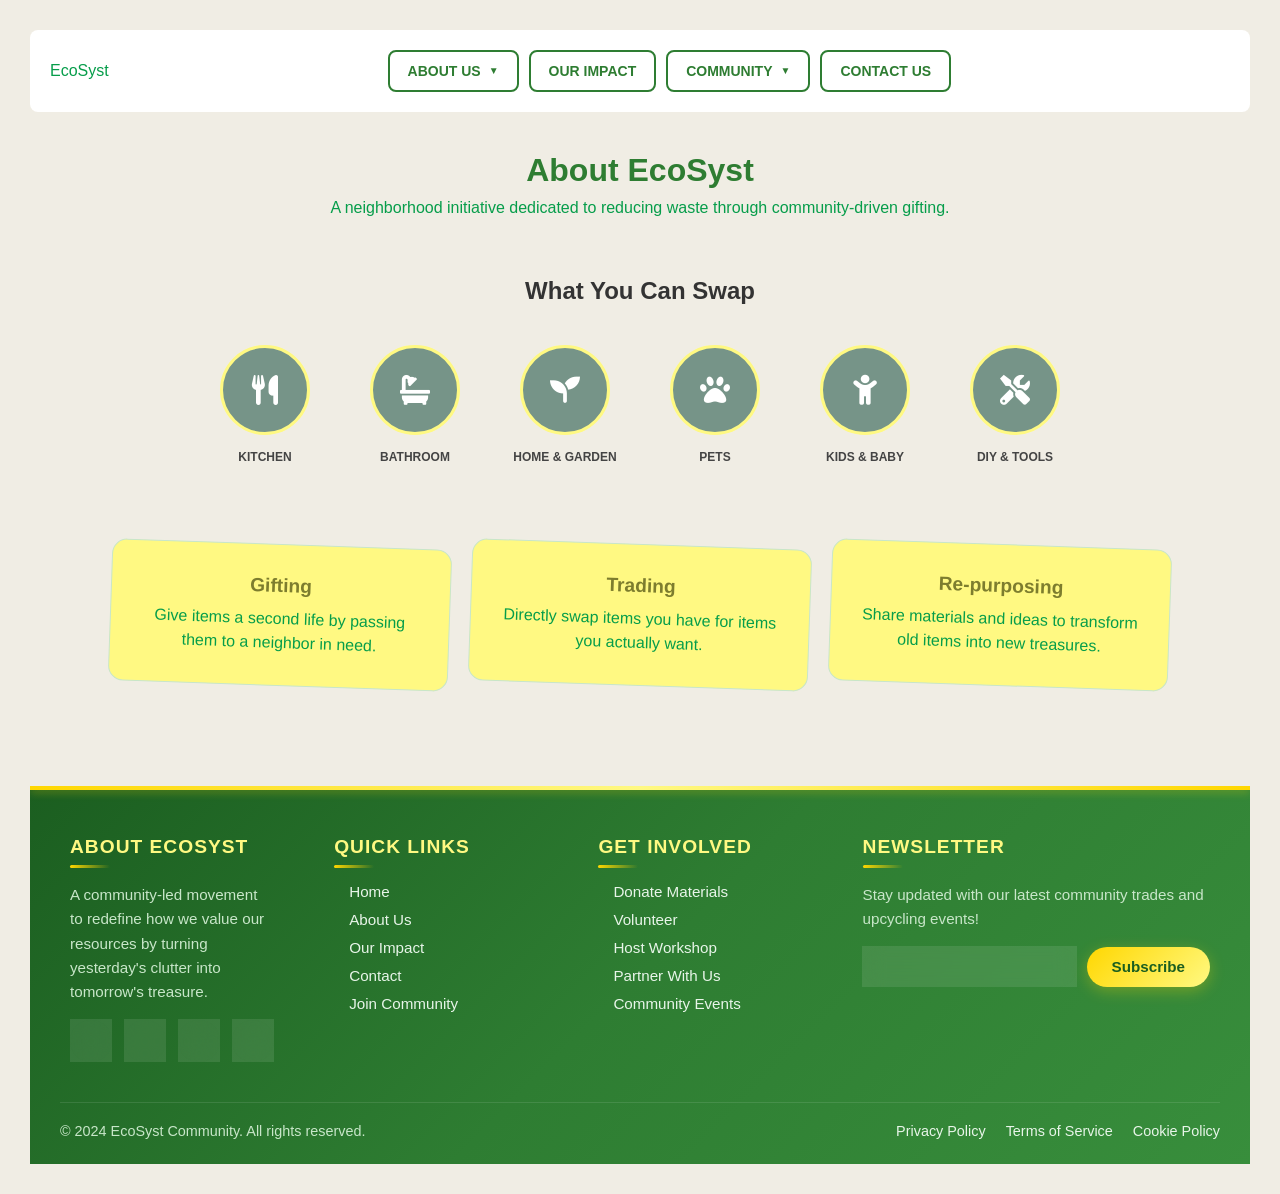
==== commit 6e6b4806: "updated our-impact.html page to link the buttons to correct forms and added styles for contact us pa" ====
--- a/about.html
+++ b/about.html
@@ -10,9 +10,8 @@
 
 <body>
     <nav class="navbar">
-        <a href="index.html" class="navbar-logo">
-            <img src="logo.png" alt="ecosyst logo">
-        </a>
+        
+        <span class="navbar-brand">EcoSyst</span>
         
         <button class="hamburger-menu" aria-label="Toggle menu">
             <span></span>
@@ -36,7 +35,7 @@
                 <button class="nav-btn">COMMUNITY <span class="arrow">▼</span></button>
                 <div class="dropdown-content">
                     <a href="index.html">Our Community</a>
-                    <a href="#">Join Us</a>
+                    <a href="contact.html#register">Register</a>
                 </div>
             </div>
 
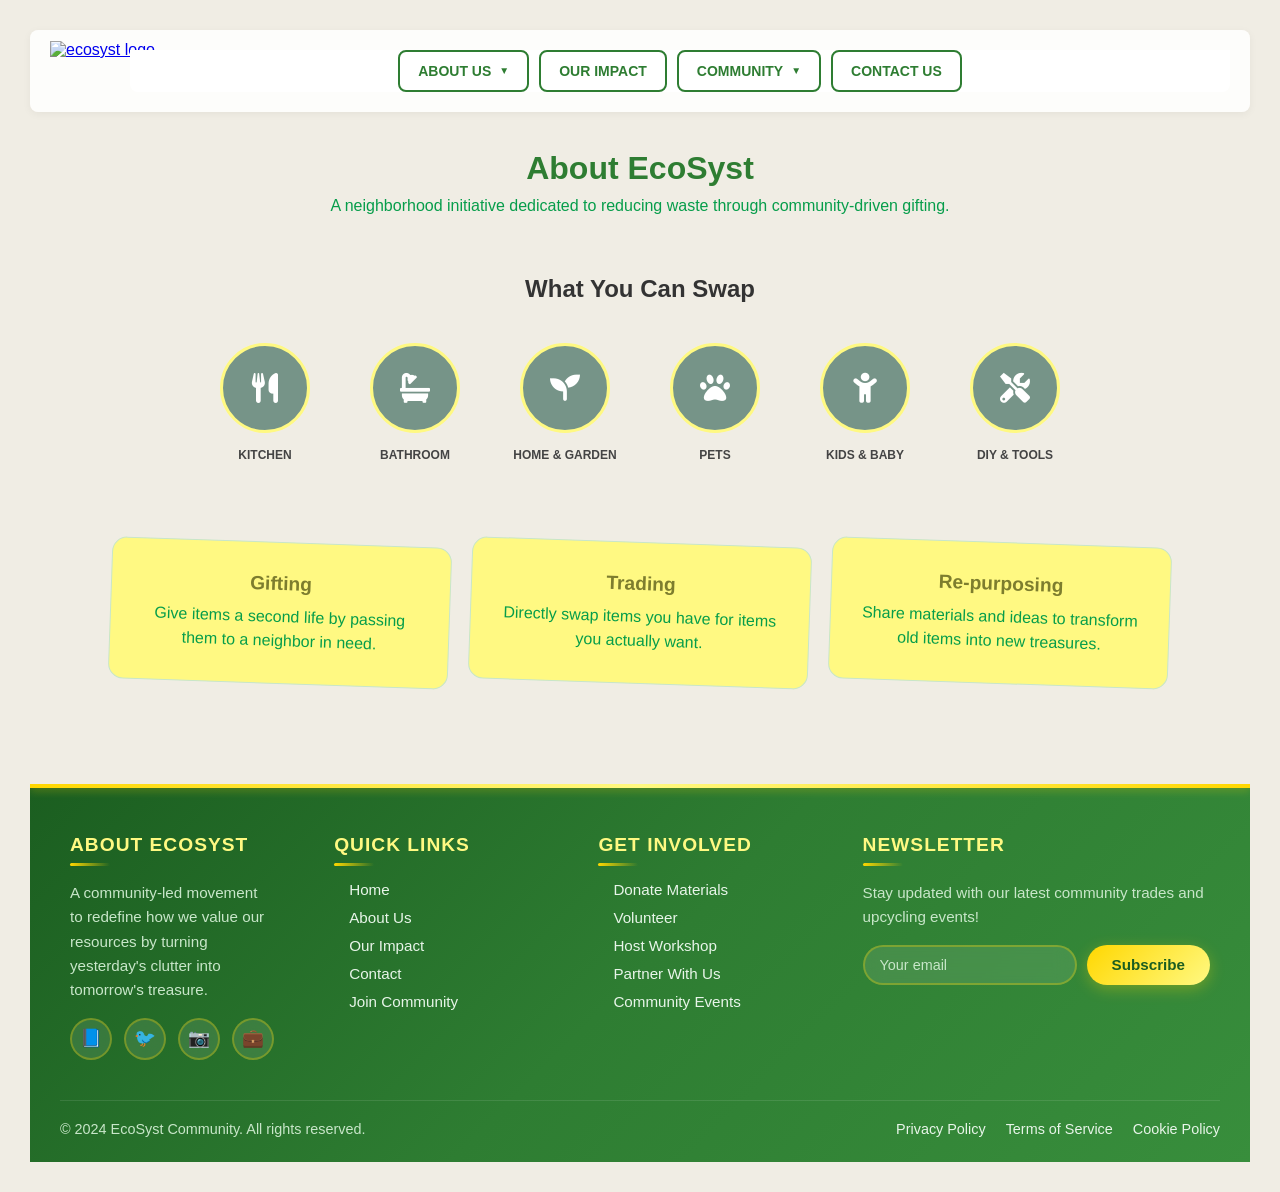
==== commit 853b66e6: "added a centered blur effect back on scrolling navbar and added transition effect on all pages for o" ====
--- a/about.html
+++ b/about.html
@@ -10,6 +10,9 @@
 
 <body>
     <nav class="navbar">
+        <a href="index.html" class="navbar-logo">
+            <img src="logo.png" alt="ecosyst logo">
+        </a>
         
         <span class="navbar-brand">EcoSyst</span>
         
@@ -48,6 +51,7 @@
         const hamburger = document.querySelector('.hamburger-menu');
         const navContainer = document.querySelector('.navbar-container');
         const dropdowns = document.querySelectorAll('.dropdown');
+        const navbar = document.querySelector('.navbar');
         
         hamburger.addEventListener('click', () => {
             hamburger.classList.toggle('active');
@@ -73,6 +77,20 @@
                 dropdowns.forEach(d => d.classList.remove('active'));
             }
         });
+        
+        // Navbar scroll effect
+        let lastScroll = 0;
+        window.addEventListener('scroll', () => {
+            const currentScroll = window.pageYOffset;
+            
+            if (currentScroll > 50) {
+                navbar.classList.add('scrolled');
+            } else {
+                navbar.classList.remove('scrolled');
+            }
+            
+            lastScroll = currentScroll;
+        });
     </script>
 
     <main class="about-container">
--- a/style.css
+++ b/style.css
@@ -9,11 +9,13 @@
     background-color: #f0ede4;
     color: hsl(147, 93%, 32%);
     padding: 15px;
+    padding-top: 90px;
 }
 
 @media (min-width: 768px) {
     body {
         padding: 30px;
+        padding-top: 110px;
     }
 }
 
@@ -27,15 +29,41 @@
     justify-content: space-between;
     align-items: center;
     padding: 15px;
-    background-color: #fff;
-    position: relative;
+    background-color: rgba(255, 255, 255, 0.85);
+    position: fixed;
+    top: 15px;
+    left: 15px;
+    right: 15px;
     border-radius: 8px;
+    overflow: visible;
+    z-index: 9999;
+    transition: all 0.4s cubic-bezier(0.4, 0, 0.2, 1);
+    backdrop-filter: blur(0px);
+    box-shadow: 0 2px 8px rgba(0, 0, 0, 0.05);
 }
 
 @media (min-width: 768px) {
     .navbar {
-        padding: 20px;
+        padding: 20px 20px 20px 100px;
         justify-content: center;
+        top: 30px;
+        left: 30px;
+        right: 30px;
+    }
+}
+
+/* Navbar scrolled state */
+.navbar.scrolled {
+    background-color: rgba(255, 255, 255, 0.7);
+    backdrop-filter: blur(20px);
+    -webkit-backdrop-filter: blur(20px);
+    box-shadow: 0 8px 32px rgba(0, 0, 0, 0.1);
+    border: 1px solid rgba(255, 255, 255, 0.3);
+}
+
+@media (min-width: 768px) {
+    .navbar.scrolled {
+        padding: 15px 20px 15px 100px;
     }
 }
 
@@ -80,6 +108,7 @@
     left: auto;
     top: auto;
     transform: none;
+    flex-shrink: 0;
 }
 
 @media (min-width: 768px) {
@@ -95,11 +124,33 @@
     height: 40px;
     width: auto;
     display: block;
+    max-width: 100%;
 }
 
 @media (min-width: 768px) {
     .navbar-logo img {
         height: 60px;
+    }
+}
+
+/* Navbar Brand Text */
+.navbar-brand {
+    color: #2e7d32;
+    font-size: 1.3rem;
+    font-weight: 700;
+    letter-spacing: 1px;
+    text-transform: uppercase;
+    display: none;
+}
+
+@media (min-width: 768px) {
+    .navbar-brand {
+        display: block;
+        position: absolute;
+        left: 100px;
+        top: 50%;
+        transform: translateY(-50%);
+        font-size: 1.5rem;
     }
 }
 
@@ -159,7 +210,7 @@
     text-decoration: none;
     border-radius: 8px;
     cursor: pointer;
-    transition: all 0.3s ease;
+    transition: all 0.4s cubic-bezier(0.4, 0, 0.2, 1);
     display: inline-flex;
     height: auto;
     min-height: 42px;
@@ -168,6 +219,24 @@
     line-height: 1;
     white-space: nowrap;
     width: 100%;
+    position: relative;
+    overflow: hidden;
+}
+
+.nav-btn::before {
+    content: '';
+    position: absolute;
+    top: 0;
+    left: -100%;
+    width: 100%;
+    height: 100%;
+    background: #2e7d32;
+    transition: left 0.4s cubic-bezier(0.4, 0, 0.2, 1);
+    z-index: -1;
+}
+
+.nav-btn:hover::before {
+    left: 0;
 }
 
 @media (min-width: 768px) {
@@ -178,13 +247,21 @@
 }
 
 .nav-btn:hover {
-    background-color: #2e7d32;
     color: white;
+    border-color: #2e7d32;
+    transform: translateY(-2px);
+    box-shadow: 0 4px 12px rgba(46, 125, 50, 0.3);
+}
+
+.nav-btn:active {
+    transform: translateY(0px);
 }
 
 .arrow {
     font-size: 8px;
     margin-left: 5px;
+    transition: transform 0.3s cubic-bezier(0.4, 0, 0.2, 1);
+    display: inline-block;
 }
 
 @media (min-width: 768px) {
@@ -192,6 +269,11 @@
         font-size: 10px;
         margin-left: 8px;
     }
+}
+
+.dropdown:hover .arrow,
+.dropdown.active .arrow {
+    transform: rotate(180deg);
 }
 
 .dropdown {
@@ -209,13 +291,26 @@
 .dropdown-content {
     display: none;
     position: static;
-    background-color: #f9f9f9;
+    background-color: rgba(249, 249, 249, 0.95);
+    backdrop-filter: blur(10px);
     min-width: 100%;
     box-shadow: none;
     border-radius: 8px;
     z-index: 1000;
     padding: 10px 0;
     margin-top: 10px;
+    animation: slideDown 0.4s cubic-bezier(0.4, 0, 0.2, 1);
+}
+
+@keyframes slideDown {
+    from {
+        opacity: 0;
+        transform: translateY(-15px);
+    }
+    to {
+        opacity: 1;
+        transform: translateY(0);
+    }
 }
 
 @media (min-width: 768px) {
@@ -223,10 +318,11 @@
         position: absolute;
         top: 100%;
         left: 0;
-        min-width: 160px;
+        min-width: 180px;
         box-shadow: 0px 8px 16px rgba(0, 0, 0, 0.1);
         padding-top: 5px;
         margin-top: 5px;
+        background-color: rgba(255, 255, 255, 0.95);
     }
 }
 
@@ -234,6 +330,7 @@
     .dropdown-content {
         right: auto;
         left: 0;
+        border-left: 3px solid #2e7d32;
     }
 }
 
@@ -243,6 +340,10 @@
     text-decoration: none;
     display: block;
     font-size: 13px;
+    transition: all 0.3s cubic-bezier(0.4, 0, 0.2, 1);
+    border-radius: 4px;
+    margin: 2px 8px;
+    position: relative;
 }
 
 @media (min-width: 768px) {
@@ -252,14 +353,36 @@
     }
 }
 
+.dropdown-content a::before {
+    content: '';
+    position: absolute;
+    left: 0;
+    top: 50%;
+    transform: translateY(-50%);
+    width: 0;
+    height: 2px;
+    background: #2e7d32;
+    transition: width 0.3s cubic-bezier(0.4, 0, 0.2, 1);
+}
+
 .dropdown-content a:hover {
     background-color: #e8f5e9;
-}
-
-.dropdown:hover .dropdown-content {
-    display: block;
-}
-
+    transform: translateX(5px);
+    padding-left: 20px;
+}
+
+.dropdown-content a:hover::before {
+    width: 10px;
+}
+
+/* Desktop hover behavior */
+@media (min-width: 768px) {
+    .dropdown:hover .dropdown-content {
+        display: block;
+    }
+}
+
+/* Mobile click behavior */
 @media (max-width: 767px) {
     .dropdown.active .dropdown-content {
         display: block;
@@ -271,6 +394,10 @@
     
     .dropdown.active:hover .dropdown-content {
         display: block;
+    }
+    
+    .dropdown.active .nav-btn {
+        background-color: #e8f5e9;
     }
 }
 
@@ -740,10 +867,15 @@
     border-radius: 8px;
     font-weight: bold;
     cursor: pointer;
-    transition: all 0.3s ease;
+    transition: all 0.4s cubic-bezier(0.4, 0, 0.2, 1);
     font-size: 0.9rem;
     flex: 1 1 calc(50% - 5px);
     min-width: 120px;
+    text-decoration: none;
+    display: inline-block;
+    text-align: center;
+    position: relative;
+    overflow: hidden;
 }
 
 @media (min-width: 480px) {
@@ -764,10 +896,32 @@
     color: white;
 }
 
+.green-btn::after {
+    content: '';
+    position: absolute;
+    top: 50%;
+    left: 50%;
+    width: 0;
+    height: 0;
+    background: rgba(255, 255, 255, 0.2);
+    border-radius: 50%;
+    transform: translate(-50%, -50%);
+    transition: width 0.6s, height 0.6s;
+}
+
+.green-btn:hover::after {
+    width: 300px;
+    height: 300px;
+}
+
 .green-btn:hover {
     background-color: #3e7a36;
     transform: translateY(-3px);
-    box-shadow: 0 4px 12px rgba(45, 90, 39, 0.3);
+    box-shadow: 0 6px 20px rgba(45, 90, 39, 0.4);
+}
+
+.green-btn:active {
+    transform: translateY(-1px);
 }
 
 .yellow-btn {
@@ -775,10 +929,32 @@
     color: #333;
 }
 
+.yellow-btn::after {
+    content: '';
+    position: absolute;
+    top: 50%;
+    left: 50%;
+    width: 0;
+    height: 0;
+    background: rgba(255, 255, 255, 0.3);
+    border-radius: 50%;
+    transform: translate(-50%, -50%);
+    transition: width 0.6s, height 0.6s;
+}
+
+.yellow-btn:hover::after {
+    width: 300px;
+    height: 300px;
+}
+
 .yellow-btn:hover {
     background-color: #ffea00;
     transform: translateY(-3px);
-    box-shadow: 0 4px 12px rgba(255, 215, 0, 0.4);
+    box-shadow: 0 6px 20px rgba(255, 215, 0, 0.5);
+}
+
+.yellow-btn:active {
+    transform: translateY(-1px);
 }
 
 .cta-link {
@@ -790,9 +966,29 @@
     font-weight: bold;
     cursor: pointer;
     margin-top: 20px;
-    transition: all 0.3s ease;
+    transition: all 0.4s cubic-bezier(0.4, 0, 0.2, 1);
     font-size: 0.9rem;
     display: inline-block;
+    position: relative;
+    overflow: hidden;
+}
+
+.cta-link::before {
+    content: '';
+    position: absolute;
+    top: 50%;
+    left: 50%;
+    width: 0;
+    height: 0;
+    background: rgba(255, 255, 255, 0.2);
+    border-radius: 50%;
+    transform: translate(-50%, -50%);
+    transition: width 0.6s, height 0.6s;
+}
+
+.cta-link:hover::before {
+    width: 300px;
+    height: 300px;
 }
 
 @media (min-width: 768px) {
@@ -805,6 +1001,11 @@
 .cta-link:hover {
     background-color: #3e7a36;
     transform: translateY(-3px);
+    box-shadow: 0 6px 20px rgba(45, 90, 39, 0.4);
+}
+
+.cta-link:active {
+    transform: translateY(-1px);
 }
 
 .image-gallery {
@@ -835,7 +1036,7 @@
     border-radius: 10px;
     display: block;
     border: 2px solid transparent;
-    transition: transform 0.3s ease, border-color 0.3s ease;
+    transition: all 0.4s cubic-bezier(0.4, 0, 0.2, 1);
 }
 
 @media (min-width: 768px) {
@@ -849,6 +1050,7 @@
 .image-gallery img:hover {
     transform: scale(1.05);
     border-color: #FFD700;
+    box-shadow: 0 8px 24px rgba(255, 215, 0, 0.3);
 }
 
 .contact-container {
@@ -940,8 +1142,28 @@
     font-size: 0.95rem;
     border-radius: 4px;
     cursor: pointer;
-    transition: background 0.3s;
+    transition: all 0.4s cubic-bezier(0.4, 0, 0.2, 1);
     width: 100%;
+    position: relative;
+    overflow: hidden;
+}
+
+.submit-btn::before {
+    content: '';
+    position: absolute;
+    top: 50%;
+    left: 50%;
+    width: 0;
+    height: 0;
+    border-radius: 50%;
+    background: rgba(255, 255, 255, 0.3);
+    transform: translate(-50%, -50%);
+    transition: width 0.6s, height 0.6s;
+}
+
+.submit-btn:hover::before {
+    width: 300px;
+    height: 300px;
 }
 
 @media (min-width: 480px) {
@@ -958,6 +1180,188 @@
 
 .submit-btn:hover {
     background-color: #1b5e20;
+    transform: translateY(-3px);
+    box-shadow: 0 6px 20px rgba(27, 94, 32, 0.4);
+}
+
+.submit-btn:active {
+    transform: translateY(-1px);
+}
+
+/* Contact Page Styles */
+.contact-page {
+    max-width: 1400px;
+    margin: 0 auto;
+    padding: 20px;
+}
+
+@media (min-width: 768px) {
+    .contact-page {
+        padding: 40px 30px;
+    }
+}
+
+.contact-header {
+    text-align: center;
+    margin-bottom: 40px;
+    padding: 30px 20px;
+    background: linear-gradient(135deg, rgba(46, 125, 50, 0.1), rgba(255, 217, 0, 0.1));
+    border-radius: 12px;
+}
+
+.contact-header h1 {
+    color: #2e7d32;
+    font-size: 1.8rem;
+    margin-bottom: 10px;
+}
+
+@media (min-width: 768px) {
+    .contact-header h1 {
+        font-size: 2.5rem;
+    }
+}
+
+.contact-header p {
+    color: #555;
+    font-size: 1rem;
+}
+
+@media (min-width: 768px) {
+    .contact-header p {
+        font-size: 1.1rem;
+    }
+}
+
+.forms-container {
+    display: grid;
+    grid-template-columns: 1fr;
+    gap: 25px;
+}
+
+@media (min-width: 768px) {
+    .forms-container {
+        grid-template-columns: repeat(2, 1fr);
+        gap: 30px;
+    }
+}
+
+@media (min-width: 1200px) {
+    .forms-container {
+        grid-template-columns: repeat(3, 1fr);
+    }
+}
+
+.form-card {
+    background: #ffffff;
+    border-radius: 12px;
+    box-shadow: 0 4px 12px rgba(0, 0, 0, 0.08);
+    overflow: hidden;
+    transition: all 0.3s ease;
+    border: 2px solid transparent;
+}
+
+.form-card:hover {
+    box-shadow: 0 8px 24px rgba(0, 0, 0, 0.12);
+    transform: translateY(-5px);
+    border-color: #2e7d32;
+}
+
+.form-card-header {
+    background: linear-gradient(135deg, #2e7d32, #388e3c);
+    color: white;
+    padding: 20px;
+    text-align: center;
+}
+
+.form-card-header h2 {
+    font-size: 1.3rem;
+    margin-bottom: 5px;
+    display: flex;
+    align-items: center;
+    justify-content: center;
+    gap: 10px;
+}
+
+@media (min-width: 768px) {
+    .form-card-header h2 {
+        font-size: 1.4rem;
+    }
+}
+
+.form-card-header p {
+    font-size: 0.9rem;
+    opacity: 0.9;
+    margin: 0;
+}
+
+.form-card .contact-form {
+    padding: 25px;
+}
+
+@media (min-width: 768px) {
+    .form-card .contact-form {
+        padding: 30px;
+    }
+}
+
+.form-card .form-group {
+    margin-bottom: 18px;
+}
+
+.form-card .form-group label {
+    display: block;
+    margin-bottom: 6px;
+    color: #333;
+    font-weight: 600;
+    font-size: 0.9rem;
+}
+
+.form-card .form-group input,
+.form-card .form-group select,
+.form-card .form-group textarea {
+    width: 100%;
+    padding: 10px 12px;
+    border: 2px solid #e0e0e0;
+    border-radius: 6px;
+    font-size: 0.9rem;
+    font-family: inherit;
+    transition: all 0.3s ease;
+    background-color: #fafafa;
+}
+
+.form-card .form-group input:focus,
+.form-card .form-group select:focus,
+.form-card .form-group textarea:focus {
+    outline: none;
+    border-color: #2e7d32;
+    background-color: #fff;
+    box-shadow: 0 0 0 3px rgba(46, 125, 50, 0.1);
+}
+
+.form-card .form-group textarea {
+    resize: vertical;
+    min-height: 80px;
+}
+
+.form-card .submit-btn {
+    width: 100%;
+    padding: 12px;
+    font-size: 1rem;
+    font-weight: 600;
+    border-radius: 6px;
+    margin-top: 10px;
+}
+
+/* Button variants for forms */
+.yellow-btn {
+    background-color: #FFD700;
+    color: #333;
+}
+
+.yellow-btn:hover {
+    background-color: #ffea00;
+    transform: translateY(-3px);
+    box-shadow: 0 4px 12px rgba(255, 215, 0, 0.4);
 }
 
 /* Footer Styles */
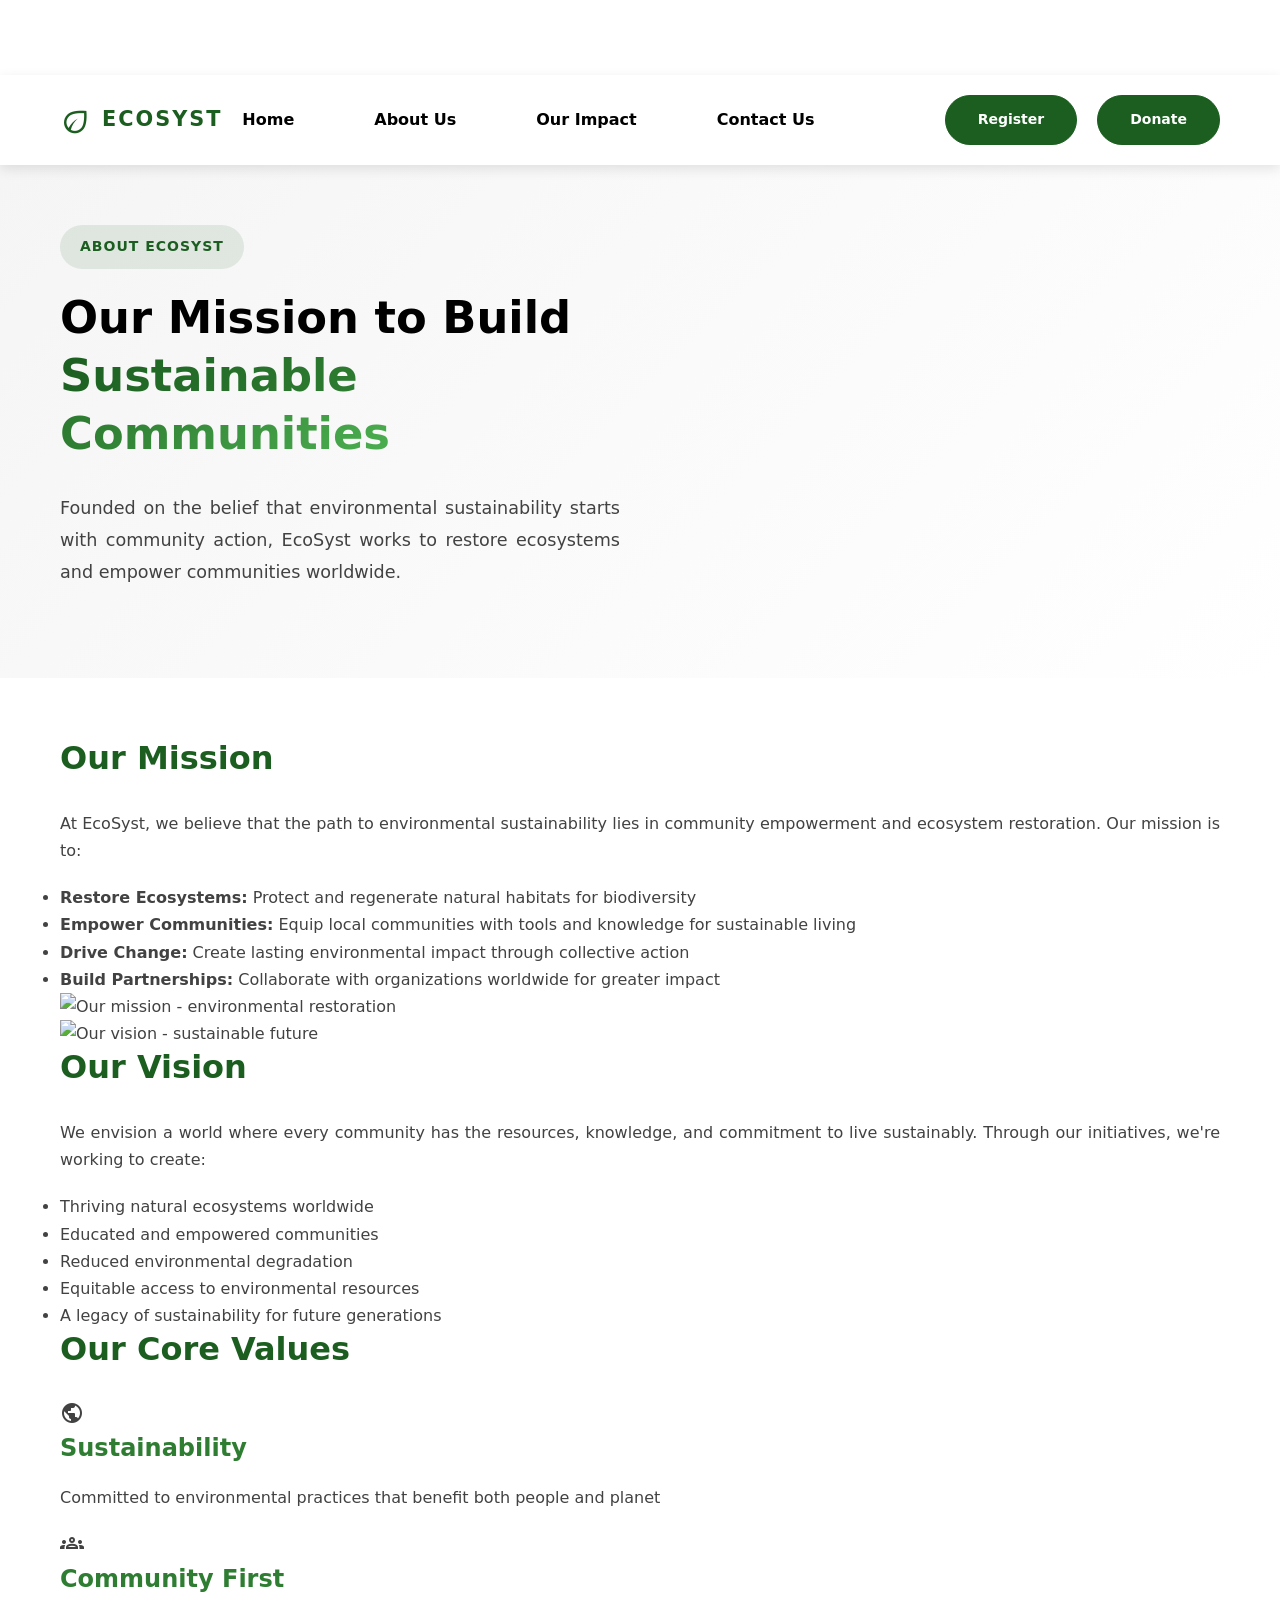
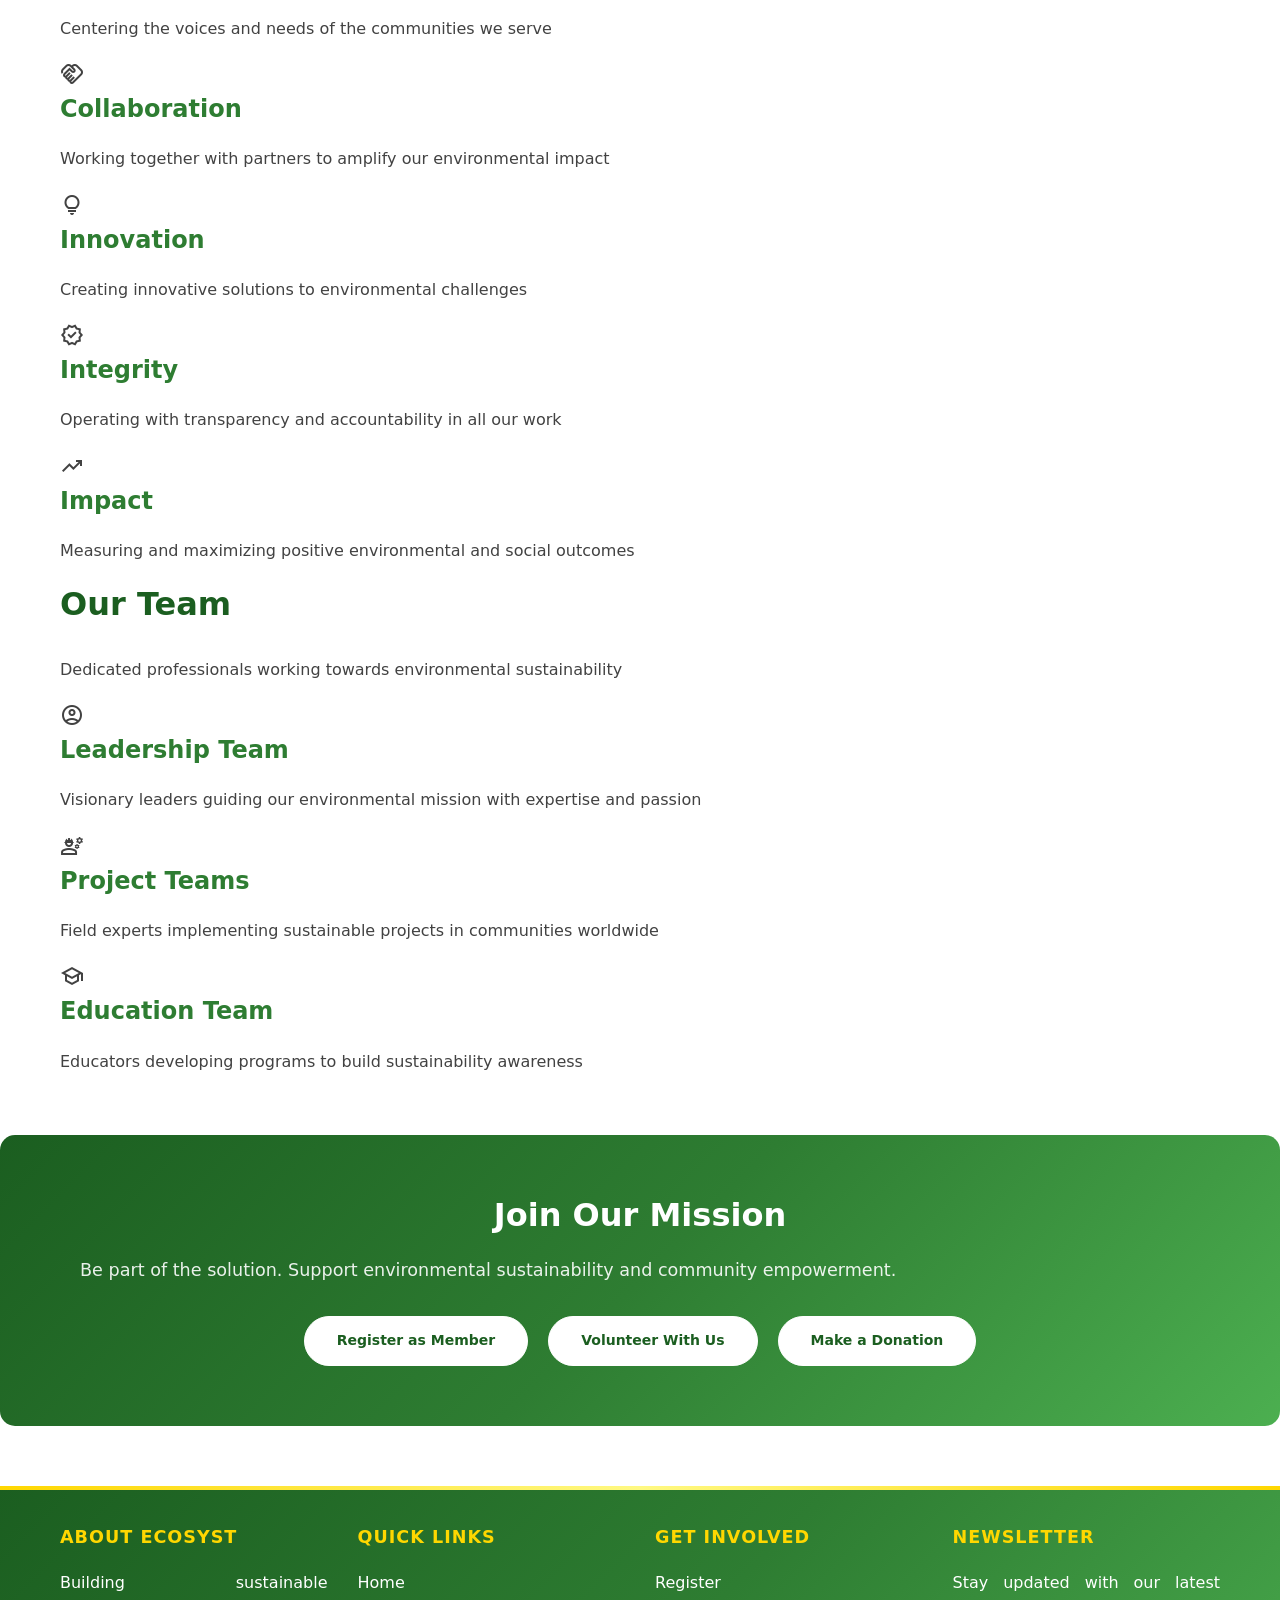
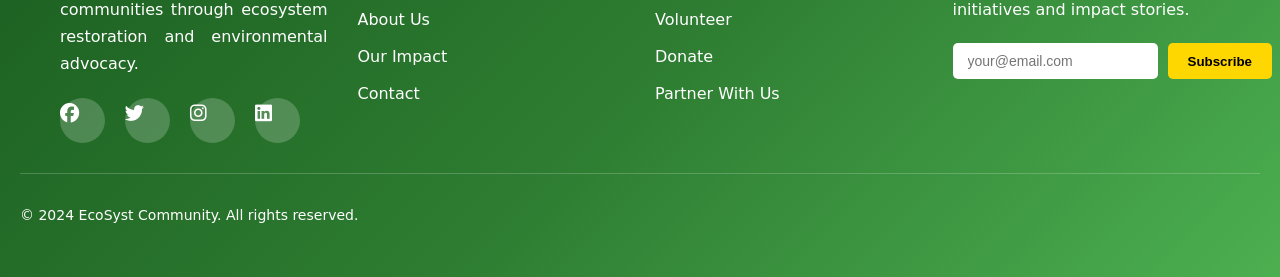
==== commit b7301819: "Add CSS variables and professional styling" ====
--- a/about.html
+++ b/about.html
@@ -1,202 +1,289 @@
 <!DOCTYPE html>
 <html lang="en">
 <head>
-    <meta charset="UTF-8">
-    <meta name="viewport" content="width=device-width, initial-scale=1.0">
-    <title>About Us | EcoSyst</title>
-    <link rel="stylesheet" href="style.css">
-    <link rel="stylesheet" href="https://cdnjs.cloudflare.com/ajax/libs/font-awesome/6.0.0/css/all.min.css">
+    <meta charset="UTF-8" />
+    <meta name="viewport" content="width=device-width, initial-scale=1.0" />
+    <meta 
+        name="description" 
+        content="Learn about EcoSyst - our mission to empower communities through environmental sustainability and ecosystem restoration"
+    />
+    <meta 
+        name="keywords" 
+        content="about us, mission, sustainability, community, environment"
+    />
+    
+    <!-- Icon Libraries -->
+    <link
+        rel="stylesheet"
+        href="https://fonts.googleapis.com/css2?family=Material+Symbols+Outlined:opsz,wght,FILL,GRAD@20..48,100..700,0..1,-50..200"
+    />
+    <link
+        rel="stylesheet"
+        href="https://cdnjs.cloudflare.com/ajax/libs/font-awesome/6.5.1/css/all.min.css"
+    />
+    
+    <!-- Stylesheet -->
+    <link rel="stylesheet" href="./style.css" />
+    
+    <title>About Us - EcoSyst Community</title>
 </head>
 
 <body>
-    <nav class="navbar">
-        <a href="index.html" class="navbar-logo">
-            <img src="logo.png" alt="ecosyst logo">
-        </a>
-        
-        <span class="navbar-brand">EcoSyst</span>
-        
-        <button class="hamburger-menu" aria-label="Toggle menu">
-            <span></span>
-            <span></span>
-            <span></span>
-        </button>
-        
-        <div class="navbar-container"> 
-            <div class="dropdown">
-                <button class="nav-btn">ABOUT US <span class="arrow">▼</span></button>
-                <div class="dropdown-content">
-                    <a href="about.html#mission">Our Mission</a>
-                    <a href="about.html#offerings">What We Offer</a>
-                    <a href="contact.html">Contact</a>
-                </div>
-            </div>
-
-            <a href="our-impact.html" class="nav-btn">OUR IMPACT</a>
-
-            <div class="dropdown">
-                <button class="nav-btn">COMMUNITY <span class="arrow">▼</span></button>
-                <div class="dropdown-content">
-                    <a href="index.html">Our Community</a>
-                    <a href="contact.html#register">Register</a>
-                </div>
-            </div>
-
-            <a href="contact.html" class="nav-btn contact-btn">CONTACT US</a>
+    <!-- Navigation Bar -->
+    <nav>
+        <div class="container">
+            <a href="index.html" class="logo">
+                <span class="material-symbols-outlined">eco</span>
+                <span class="navbar-brand">EcoSyst</span>
+            </a>
+            
+            <!-- Hamburger Menu for Mobile -->
+            <input type="checkbox" id="menu-toggle" />
+            <div class="mobile-menu">
+                <label for="menu-toggle" class="menu">
+                    <span></span>
+                </label>
+            </div>
+            
+            <!-- Navigation Links -->
+            <ul class="navbar-container">
+                <li><a href="index.html" class="nav-btn">Home</a></li>
+                <li><a href="about.html" class="nav-btn">About Us</a></li>
+                <li><a href="our-impact.html" class="nav-btn">Our Impact</a></li>
+                <li><a href="contact.html" class="nav-btn">Contact Us</a></li>
+                <li class="nav-buttons">
+                    <a href="contact.html#register" class="primary-button">Register</a>
+                    <a href="contact.html#donate" class="primary-button">Donate</a>
+                </li>
+            </ul>
         </div>
     </nav>
-    
-    <script>
-        // Hamburger menu toggle
-        const hamburger = document.querySelector('.hamburger-menu');
-        const navContainer = document.querySelector('.navbar-container');
-        const dropdowns = document.querySelectorAll('.dropdown');
-        const navbar = document.querySelector('.navbar');
-        
-        hamburger.addEventListener('click', () => {
-            hamburger.classList.toggle('active');
-            navContainer.classList.toggle('active');
-        });
-        
-        // Mobile dropdown handling
-        dropdowns.forEach(dropdown => {
-            const btn = dropdown.querySelector('.nav-btn');
-            btn.addEventListener('click', (e) => {
-                if (window.innerWidth < 768) {
-                    e.preventDefault();
-                    dropdown.classList.toggle('active');
-                }
-            });
-        });
-        
-        // Close menu when clicking outside
-        document.addEventListener('click', (e) => {
-            if (!e.target.closest('.navbar')) {
-                hamburger.classList.remove('active');
-                navContainer.classList.remove('active');
-                dropdowns.forEach(d => d.classList.remove('active'));
-            }
-        });
-        
-        // Navbar scroll effect
-        let lastScroll = 0;
-        window.addEventListener('scroll', () => {
-            const currentScroll = window.pageYOffset;
-            
-            if (currentScroll > 50) {
-                navbar.classList.add('scrolled');
-            } else {
-                navbar.classList.remove('scrolled');
-            }
-            
-            lastScroll = currentScroll;
-        });
-    </script>
-
-    <main class="about-container">
-        <section class="about-hero" id="mission">
-            <h1>About EcoSyst</h1>
-            <p>A neighborhood initiative dedicated to reducing waste through community-driven gifting.</p>
-        </section>
-
-        <section class="offerings" id="offerings">
-            <h2>What You Can Swap</h2>
-            <div class="icon-grid">
-                <div class="icon-item">
-                    <div class="icon-circle"><i class="fas fa-utensils"></i></div>
-                    <span>KITCHEN</span>
-                </div>
-                <div class="icon-item">
-                    <div class="icon-circle"><i class="fas fa-bath"></i></div>
-                    <span>BATHROOM</span>
-                </div>
-                <div class="icon-item">
-                    <div class="icon-circle"><i class="fas fa-seedling"></i></div>
-                    <span>HOME & GARDEN</span>
-                </div>
-                <div class="icon-item">
-                    <div class="icon-circle"><i class="fas fa-paw"></i></div>
-                    <span>PETS</span>
-                </div>
-                <div class="icon-item">
-                    <div class="icon-circle"><i class="fas fa-child"></i></div>
-                    <span>KIDS & BABY</span>
-                </div>
-                <div class="icon-item">
-                    <div class="icon-circle"><i class="fas fa-tools"></i></div>
-                    <span>DIY & TOOLS</span>
-                </div>
-            </div>
-        </section>
-
-        <section class="how-it-works">
-            <div class="method-card">
-                <h3>Gifting</h3>
-                <p>Give items a second life by passing them to a neighbor in need.</p>
-            </div>
-            <div class="method-card">
-                <h3>Trading</h3>
-                <p>Directly swap items you have for items you actually want.</p>
-            </div>
-            <div class="method-card">
-                <h3>Re-purposing</h3>
-                <p>Share materials and ideas to transform old items into new treasures.</p>
-            </div>
-        </section>
-    </main>
-
+
+    <!-- Page Hero Section -->
+    <section class="hero">
+        <div class="container">
+            <div class="hero-content">
+                <div class="hero-badge">About EcoSyst</div>
+                <h1 class="hero-title">
+                    Our Mission to Build 
+                    <span class="hero-gradient-text">Sustainable Communities</span>
+                </h1>
+                <p class="hero-description">
+                    Founded on the belief that environmental sustainability starts with community action, EcoSyst works to restore ecosystems and empower communities worldwide.
+                </p>
+            </div>
+        </div>
+    </section>
+
+    <!-- Mission Section -->
+    <section id="mission" class="mission-section">
+        <div class="container">
+            <div class="section-grid">
+                <div class="section-content">
+                    <h2>Our Mission</h2>
+                    <p>At EcoSyst, we believe that the path to environmental sustainability lies in community empowerment and ecosystem restoration. Our mission is to:</p>
+                    <ul class="mission-list">
+                        <li><strong>Restore Ecosystems:</strong> Protect and regenerate natural habitats for biodiversity</li>
+                        <li><strong>Empower Communities:</strong> Equip local communities with tools and knowledge for sustainable living</li>
+                        <li><strong>Drive Change:</strong> Create lasting environmental impact through collective action</li>
+                        <li><strong>Build Partnerships:</strong> Collaborate with organizations worldwide for greater impact</li>
+                    </ul>
+                </div>
+                <div class="section-image">
+                    <img src="./images/mission.jpg" alt="Our mission - environmental restoration" />
+                </div>
+            </div>
+        </div>
+    </section>
+
+    <!-- Vision Section -->
+    <section class="vision-section">
+        <div class="container">
+            <div class="section-grid reverse">
+                <div class="section-image">
+                    <img src="./images/vision.jpg" alt="Our vision - sustainable future" />
+                </div>
+                <div class="section-content">
+                    <h2>Our Vision</h2>
+                    <p>We envision a world where every community has the resources, knowledge, and commitment to live sustainably. Through our initiatives, we're working to create:</p>
+                    <ul class="vision-list">
+                        <li>Thriving natural ecosystems worldwide</li>
+                        <li>Educated and empowered communities</li>
+                        <li>Reduced environmental degradation</li>
+                        <li>Equitable access to environmental resources</li>
+                        <li>A legacy of sustainability for future generations</li>
+                    </ul>
+                </div>
+            </div>
+        </div>
+    </section>
+
+    <!-- Core Values Section -->
+    <section class="values-section">
+        <div class="container">
+            <h2>Our Core Values</h2>
+            <div class="values-grid">
+                <div class="value-card">
+                    <div class="value-icon">
+                        <span class="material-symbols-outlined">public</span>
+                    </div>
+                    <h3>Sustainability</h3>
+                    <p>Committed to environmental practices that benefit both people and planet</p>
+                </div>
+
+                <div class="value-card">
+                    <div class="value-icon">
+                        <span class="material-symbols-outlined">groups</span>
+                    </div>
+                    <h3>Community First</h3>
+                    <p>Centering the voices and needs of the communities we serve</p>
+                </div>
+
+                <div class="value-card">
+                    <div class="value-icon">
+                        <span class="material-symbols-outlined">handshake</span>
+                    </div>
+                    <h3>Collaboration</h3>
+                    <p>Working together with partners to amplify our environmental impact</p>
+                </div>
+
+                <div class="value-card">
+                    <div class="value-icon">
+                        <span class="material-symbols-outlined">lightbulb</span>
+                    </div>
+                    <h3>Innovation</h3>
+                    <p>Creating innovative solutions to environmental challenges</p>
+                </div>
+
+                <div class="value-card">
+                    <div class="value-icon">
+                        <span class="material-symbols-outlined">verified</span>
+                    </div>
+                    <h3>Integrity</h3>
+                    <p>Operating with transparency and accountability in all our work</p>
+                </div>
+
+                <div class="value-card">
+                    <div class="value-icon">
+                        <span class="material-symbols-outlined">trending_up</span>
+                    </div>
+                    <h3>Impact</h3>
+                    <p>Measuring and maximizing positive environmental and social outcomes</p>
+                </div>
+            </div>
+        </div>
+    </section>
+
+    <!-- Team Section -->
+    <section class="team-section">
+        <div class="container">
+            <h2>Our Team</h2>
+            <p class="section-intro">Dedicated professionals working towards environmental sustainability</p>
+            <div class="team-grid">
+                <div class="team-member">
+                    <div class="member-image">
+                        <span class="material-symbols-outlined">account_circle</span>
+                    </div>
+                    <h3>Leadership Team</h3>
+                    <p>Visionary leaders guiding our environmental mission with expertise and passion</p>
+                </div>
+
+                <div class="team-member">
+                    <div class="member-image">
+                        <span class="material-symbols-outlined">engineering</span>
+                    </div>
+                    <h3>Project Teams</h3>
+                    <p>Field experts implementing sustainable projects in communities worldwide</p>
+                </div>
+
+                <div class="team-member">
+                    <div class="member-image">
+                        <span class="material-symbols-outlined">school</span>
+                    </div>
+                    <h3>Education Team</h3>
+                    <p>Educators developing programs to build sustainability awareness</p>
+                </div>
+            </div>
+        </div>
+    </section>
+
+    <!-- Call to Action Section -->
+    <section class="cta-section">
+        <div class="container">
+            <h2>Join Our Mission</h2>
+            <p>Be part of the solution. Support environmental sustainability and community empowerment.</p>
+            <div class="cta-buttons">
+                <a href="contact.html#register" class="primary-button">Register as Member</a>
+                <a href="contact.html#volunteer" class="primary-button">Volunteer With Us</a>
+                <a href="contact.html#donate" class="primary-button">Make a Donation</a>
+            </div>
+        </div>
+    </section>
+
+    <!-- Footer -->
     <footer class="footer">
         <div class="footer-container">
-            <div class="footer-section">
-                <h3>About EcoSyst</h3>
-                <p>A community-led movement to redefine how we value our resources by turning yesterday's clutter into tomorrow's treasure.</p>
-                <div class="social-links">
-                    <a href="#" class="social-icon" aria-label="Facebook">📘</a>
-                    <a href="#" class="social-icon" aria-label="Twitter">🐦</a>
-                    <a href="#" class="social-icon" aria-label="Instagram">📷</a>
-                    <a href="#" class="social-icon" aria-label="LinkedIn">💼</a>
-                </div>
-            </div>
-
-            <div class="footer-section">
-                <h3>Quick Links</h3>
+            <!-- About Section -->
+            <div class="footer-section">
+                <h4>About EcoSyst</h4>
+                <p>Building sustainable communities through ecosystem restoration and environmental advocacy.</p>
+                <div class="social-icons">
+                    <a href="#" class="social-icon" title="Facebook">
+                        <i class="fab fa-facebook"></i>
+                    </a>
+                    <a href="#" class="social-icon" title="Twitter">
+                        <i class="fab fa-twitter"></i>
+                    </a>
+                    <a href="#" class="social-icon" title="Instagram">
+                        <i class="fab fa-instagram"></i>
+                    </a>
+                    <a href="#" class="social-icon" title="LinkedIn">
+                        <i class="fab fa-linkedin"></i>
+                    </a>
+                </div>
+            </div>
+
+            <!-- Quick Links -->
+            <div class="footer-section">
+                <h4>Quick Links</h4>
                 <ul>
                     <li><a href="index.html">Home</a></li>
                     <li><a href="about.html">About Us</a></li>
                     <li><a href="our-impact.html">Our Impact</a></li>
                     <li><a href="contact.html">Contact</a></li>
-                    <li><a href="#">Join Community</a></li>
                 </ul>
             </div>
 
-            <div class="footer-section">
-                <h3>Get Involved</h3>
+            <!-- Get Involved -->
+            <div class="footer-section">
+                <h4>Get Involved</h4>
                 <ul>
-                    <li><a href="#">Donate Materials</a></li>
-                    <li><a href="#">Volunteer</a></li>
-                    <li><a href="#">Host Workshop</a></li>
-                    <li><a href="#">Partner With Us</a></li>
-                    <li><a href="#">Community Events</a></li>
+                    <li><a href="contact.html#register">Register</a></li>
+                    <li><a href="contact.html#volunteer">Volunteer</a></li>
+                    <li><a href="contact.html#donate">Donate</a></li>
+                    <li><a href="contact.html">Partner With Us</a></li>
                 </ul>
             </div>
 
-            <div class="footer-section">
-                <h3>Newsletter</h3>
-                <p>Stay updated with our latest community trades and upcycling events!</p>
+            <!-- Newsletter -->
+            <div class="footer-section">
+                <h4>Newsletter</h4>
+                <p>Stay updated with our latest initiatives and impact stories.</p>
                 <form class="newsletter-form">
-                    <input type="email" class="newsletter-input" placeholder="Your email" required>
+                    <input 
+                        type="email" 
+                        placeholder="your@email.com" 
+                        required 
+                        class="newsletter-input"
+                    />
                     <button type="submit" class="newsletter-btn">Subscribe</button>
                 </form>
             </div>
         </div>
 
+        <!-- Footer Bottom -->
         <div class="footer-bottom">
             <p>&copy; 2024 EcoSyst Community. All rights reserved.</p>
-            <div class="footer-links">
-                <a href="#">Privacy Policy</a>
-                <a href="#">Terms of Service</a>
-                <a href="#">Cookie Policy</a>
-            </div>
         </div>
     </footer>
 </body>
--- a/style.css
+++ b/style.css
@@ -1,1665 +1,788 @@
+:root {
+  /* Base Colors */
+  --base-color: #000000;
+  --base-color-light: #424242;
+  
+  /* EcoSyst Brand Colors */
+  --primary-color: #1b5e20;        /* Dark Green */
+  --primary-light: #2e7d32;        /* Medium Green */
+  --secondary-color: #4caf50;      /* Light Green */
+  --accent-color: #FFD700;         /* Gold */
+  
+  /* Functional Colors */
+  --success-color: #2ecc71;
+  --warning-color: #f39c12;
+  --error-color: #e74c3c;
+  --info-color: #3498db;
+  
+  /* Gradients */
+  --gradient-primary: linear-gradient(135deg, #1b5e20, #2e7d32, #4caf50);
+  --gradient-accent: linear-gradient(90deg, #FFD700, #fff982, #FFD700);
+  
+  /* Typography */
+  --font-stack: "Segoe UI", system-ui, -apple-system, sans-serif;
+  --font-size-body: 16px;
+  --font-size-sm: 14px;
+  --font-size-lg: 18px;
+  --line-height: 1.7;
+  
+  /* Spacing System */
+  --spacing-xs: 5px;
+  --spacing-sm: 10px;
+  --spacing-md: 20px;
+  --spacing-lg: 30px;
+  --spacing-xl: 40px;
+  --spacing-xxl: 60px;
+  
+  /* Transitions */
+  --transition: all 0.3s ease;
+  --transition-fast: all 0.15s ease;
+  --transition-slow: all 0.5s ease;
+  
+  /* Shadows */
+  --shadow-sm: 0 2px 4px rgba(0, 0, 0, 0.1);
+  --shadow-md: 0 4px 12px rgba(0, 0, 0, 0.1);
+  --shadow-lg: 0 8px 25px rgba(0, 0, 0, 0.15);
+  --shadow-xl: 0 15px 40px rgba(0, 0, 0, 0.2);
+}
+
+/* Reset Default Styles */
 * {
-    margin: 0;
-    padding: 0;
-    box-sizing: border-box;
+  margin: 0;
+  padding: 0;
+  box-sizing: border-box;
+}
+
+html {
+  scroll-behavior: smooth;
 }
 
 body {
-    font-family: 'Segoe UI', Tahoma, Geneva, Verdana, sans-serif;
-    background-color: #f0ede4;
-    color: hsl(147, 93%, 32%);
-    padding: 15px;
-    padding-top: 90px;
-}
-
-@media (min-width: 768px) {
-    body {
-        padding: 30px;
-        padding-top: 110px;
-    }
-}
-
-header {
-    text-align: center;
-    margin-bottom: 40px;
-}
-
-.navbar {
-    display: flex;
-    justify-content: space-between;
-    align-items: center;
-    padding: 15px;
-    background-color: rgba(255, 255, 255, 0.85);
-    position: fixed;
-    top: 15px;
-    left: 15px;
-    right: 15px;
-    border-radius: 8px;
-    overflow: visible;
-    z-index: 9999;
-    transition: all 0.4s cubic-bezier(0.4, 0, 0.2, 1);
-    backdrop-filter: blur(0px);
-    box-shadow: 0 2px 8px rgba(0, 0, 0, 0.05);
-}
-
-@media (min-width: 768px) {
-    .navbar {
-        padding: 20px 20px 20px 100px;
-        justify-content: center;
-        top: 30px;
-        left: 30px;
-        right: 30px;
-    }
-}
-
-/* Navbar scrolled state */
-.navbar.scrolled {
-    background-color: rgba(255, 255, 255, 0.7);
-    backdrop-filter: blur(20px);
-    -webkit-backdrop-filter: blur(20px);
-    box-shadow: 0 8px 32px rgba(0, 0, 0, 0.1);
-    border: 1px solid rgba(255, 255, 255, 0.3);
-}
-
-@media (min-width: 768px) {
-    .navbar.scrolled {
-        padding: 15px 20px 15px 100px;
-    }
+  font-family: var(--font-stack);
+  font-size: var(--font-size-body);
+  color: var(--base-color-light);
+  line-height: var(--line-height);
+  background-color: #ffffff;
+  padding-top: 75px;
+}
+
+a {
+  text-decoration: none;
+  color: inherit;
+  transition: var(--transition);
+}
+
+/* =============================================
+   Typography
+   ============================================= */
+h1, h2, h3, h4, h5, h6 {
+  font-weight: 700;
+  line-height: 1.3;
+  margin-bottom: var(--spacing-md);
+}
+
+h1 {
+  font-size: 2.5rem;
+  color: var(--primary-color);
+}
+
+h2 {
+  font-size: 2rem;
+  color: var(--primary-color);
+  margin-bottom: var(--spacing-lg);
+}
+
+h3 {
+  font-size: 1.5rem;
+  color: var(--primary-light);
+}
+
+h4 {
+  font-size: 1.25rem;
+  color: var(--primary-color);
+}
+
+p {
+  margin-bottom: var(--spacing-md);
+  text-align: justify;
+}
+
+.container {
+  max-width: 1200px;
+  margin: 0 auto;
+  width: 100%;
+  padding: 0 var(--spacing-md);
+}
+
+/* =============================================
+   Navigation Bar
+   ============================================= */
+nav {
+  position: sticky;
+  top: 0;
+  background: white;
+  box-shadow: var(--shadow-md);
+  z-index: 1000;
+  transition: var(--transition);
+  padding: var(--spacing-md) 0;
+}
+
+nav .container {
+  display: flex;
+  justify-content: space-between;
+  align-items: center;
+}
+
+.logo {
+  display: flex;
+  align-items: center;
+  gap: var(--spacing-sm);
+  font-weight: 700;
+  color: var(--primary-color);
+  transition: var(--transition);
+}
+
+.logo:hover {
+  transform: scale(1.05);
+}
+
+.logo .material-symbols-outlined {
+  font-size: 2rem;
+}
+
+.navbar-brand {
+  font-size: 1.3rem;
+  font-weight: 700;
+  text-transform: uppercase;
+  letter-spacing: 2px;
+  color: var(--primary-color);
 }
 
 .navbar-container {
-    width: 100%;
+  display: flex;
+  list-style: none;
+  gap: var(--spacing-xl);
+  align-items: center;
+  flex: 1;
+  justify-content: center;
+}
+
+.nav-btn {
+  font-weight: 600;
+  color: var(--base-color);
+  padding: var(--spacing-sm) var(--spacing-md);
+  border-radius: 5px;
+  transition: var(--transition);
+  position: relative;
+}
+
+.nav-btn:hover {
+  color: var(--primary-color);
+  background: rgba(27, 94, 32, 0.1);
+}
+
+.nav-btn::after {
+  content: '';
+  position: absolute;
+  bottom: 0;
+  left: 0;
+  width: 0;
+  height: 2px;
+  background: var(--primary-color);
+  transition: var(--transition);
+}
+
+.nav-btn:hover::after {
+  width: 100%;
+}
+
+.nav-buttons {
+  display: flex;
+  gap: var(--spacing-md);
+  margin-left: auto;
+}
+
+/* Hamburger Menu */
+#menu-toggle {
+  display: none;
+}
+
+.mobile-menu {
+  display: none;
+}
+
+@media (max-width: 768px) {
+  .navbar-container {
     display: none;
-    flex-direction: column;
     position: absolute;
     top: 100%;
     left: 0;
     right: 0;
-    background-color: #fff;
-    border-radius: 0 0 8px 8px;
-    box-shadow: 0 4px 6px rgba(0, 0, 0, 0.1);
-    padding: 20px;
-    gap: 15px;
-    z-index: 1000;
-    margin-top: 10px;
-}
-
-.navbar-container.active {
+    background: white;
+    flex-direction: column;
+    gap: 0;
+    justify-content: flex-start;
+    box-shadow: var(--shadow-lg);
+  }
+
+  .navbar-container.active {
     display: flex;
-}
-
-@media (min-width: 768px) {
-    .navbar-container {
-        display: flex !important;
-        flex-direction: row;
-        position: static;
-        box-shadow: none;
-        padding: 0;
-        gap: 10px;
-        margin-top: 0;
-        justify-content: center;
-        align-items: center;
-        flex-wrap: nowrap;
-    }
-}
-
-.navbar-logo {
-    position: static;
-    left: auto;
-    top: auto;
-    transform: none;
-    flex-shrink: 0;
-}
-
-@media (min-width: 768px) {
-    .navbar-logo {
-        position: absolute;
-        left: 20px;
-        top: 50%;
-        transform: translateY(-50%);
-    }
-}
-
-.navbar-logo img {
-    height: 40px;
-    width: auto;
+  }
+
+  .navbar-container li {
+    width: 100%;
+    border-bottom: 1px solid #eee;
+  }
+
+  .nav-btn {
+    width: 100%;
+    padding: var(--spacing-md);
+    border-radius: 0;
+  }
+
+  .nav-buttons {
+    flex-direction: column;
+    margin: 0;
+    width: 100%;
+    gap: 0;
+  }
+
+  .nav-buttons a {
+    width: 100%;
+    text-align: center;
+    padding: var(--spacing-md);
+  }
+
+  .mobile-menu {
     display: block;
-    max-width: 100%;
-}
-
-@media (min-width: 768px) {
-    .navbar-logo img {
-        height: 60px;
-    }
-}
-
-/* Navbar Brand Text */
-.navbar-brand {
-    color: #2e7d32;
-    font-size: 1.3rem;
-    font-weight: 700;
-    letter-spacing: 1px;
-    text-transform: uppercase;
-    display: none;
-}
-
-@media (min-width: 768px) {
-    .navbar-brand {
-        display: block;
-        position: absolute;
-        left: 100px;
-        top: 50%;
-        transform: translateY(-50%);
-        font-size: 1.5rem;
-    }
-}
-
-/* Hamburger Menu Button */
-.hamburger-menu {
+  }
+
+  .menu {
+    cursor: pointer;
     display: flex;
     flex-direction: column;
-    justify-content: space-around;
-    width: 30px;
-    height: 25px;
-    background: transparent;
-    border: none;
-    cursor: pointer;
-    padding: 0;
-    z-index: 1001;
-}
-
-.hamburger-menu:focus {
-    outline: 2px solid #2e7d32;
-    outline-offset: 4px;
-}
-
-.hamburger-menu span {
-    width: 30px;
+    gap: 5px;
+  }
+
+  .menu span {
+    width: 25px;
     height: 3px;
-    background-color: #2e7d32;
+    background: var(--primary-color);
+    transition: var(--transition);
     border-radius: 2px;
-    transition: all 0.3s ease;
-    transform-origin: center;
-}
-
-.hamburger-menu.active span:nth-child(1) {
-    transform: translateY(11px) rotate(45deg);
-}
-
-.hamburger-menu.active span:nth-child(2) {
+  }
+
+  .hamburger-menu.active .menu span:nth-child(1) {
+    transform: rotate(45deg) translate(8px, 8px);
+  }
+
+  .hamburger-menu.active .menu span:nth-child(2) {
     opacity: 0;
-}
-
-.hamburger-menu.active span:nth-child(3) {
-    transform: translateY(-11px) rotate(-45deg);
-}
-
-@media (min-width: 768px) {
-    .hamburger-menu {
-        display: none;
-    }
-}
-
-.nav-btn {
-    background: none;
-    border: 2px solid #2e7d32;
-    color: #2e7d32;
-    padding: 12px 16px;
-    font-size: 14px;
-    font-weight: bold;
-    text-decoration: none;
-    border-radius: 8px;
-    cursor: pointer;
-    transition: all 0.4s cubic-bezier(0.4, 0, 0.2, 1);
-    display: inline-flex;
-    height: auto;
-    min-height: 42px;
-    align-items: center;
-    justify-content: center;
-    line-height: 1;
-    white-space: nowrap;
+  }
+
+  .hamburger-menu.active .menu span:nth-child(3) {
+    transform: rotate(-45deg) translate(7px, -7px);
+  }
+}
+
+/* =============================================
+   Buttons and Links
+   ============================================= */
+.primary-button {
+  background-color: var(--primary-color);
+  color: #fff;
+  padding: 12px 32px;
+  font-weight: 600;
+  border-radius: 30px;
+  border: 1.5px solid var(--primary-color);
+  font-size: var(--font-size-sm);
+  cursor: pointer;
+  display: inline-block;
+  transition: var(--transition);
+  text-align: center;
+}
+
+.primary-button:hover {
+  background-color: var(--secondary-color);
+  border-color: var(--secondary-color);
+  box-shadow: var(--shadow-lg);
+  transform: translateY(-4px);
+}
+
+.primary-button:active {
+  transform: translateY(-1px);
+}
+
+.outline-button {
+  border: 1.5px solid var(--secondary-color);
+  color: white;
+  padding: 12px 32px;
+  font-weight: 600;
+  border-radius: 30px;
+  font-size: var(--font-size-sm);
+  cursor: pointer;
+  background: transparent;
+  display: inline-block;
+  transition: var(--transition);
+  text-align: center;
+}
+
+.outline-button:hover {
+  background: var(--gradient-primary);
+  transform: translateY(-4px);
+  box-shadow: var(--shadow-lg);
+  border-color: transparent;
+}
+
+.cta-link {
+  color: var(--primary-color);
+  font-weight: 600;
+  display: inline-block;
+  padding: var(--spacing-sm) 0;
+  border-bottom: 2px solid var(--primary-color);
+  transition: var(--transition);
+}
+
+.cta-link:hover {
+  color: var(--secondary-color);
+  border-color: var(--secondary-color);
+  transform: translateX(5px);
+}
+
+/* =============================================
+   Hero Section
+   ============================================= */
+.hero {
+  background: linear-gradient(135deg, #f5f5f5, #ffffff);
+  padding: var(--spacing-xxl) 0;
+  margin-bottom: var(--spacing-xxl);
+}
+
+.hero .container {
+  display: grid;
+  grid-template-columns: 1fr 1fr;
+  gap: var(--spacing-xl);
+  align-items: center;
+}
+
+.hero-badge {
+  display: inline-block;
+  background: rgba(27, 94, 32, 0.1);
+  color: var(--primary-color);
+  padding: var(--spacing-sm) var(--spacing-md);
+  border-radius: 25px;
+  font-size: var(--font-size-sm);
+  font-weight: 600;
+  margin-bottom: var(--spacing-md);
+  text-transform: uppercase;
+  letter-spacing: 1px;
+}
+
+.hero-title {
+  font-size: 2.8rem;
+  line-height: 1.3;
+  margin-bottom: var(--spacing-lg);
+  color: var(--base-color);
+}
+
+.hero-gradient-text {
+  background: var(--gradient-primary);
+  -webkit-background-clip: text;
+  -webkit-text-fill-color: transparent;
+  background-clip: text;
+  font-weight: 700;
+}
+
+.hero-description {
+  font-size: 1.1rem;
+  color: var(--base-color-light);
+  margin-bottom: var(--spacing-lg);
+  line-height: 1.8;
+}
+
+.hero-buttons {
+  display: flex;
+  gap: var(--spacing-md);
+  flex-wrap: wrap;
+}
+
+.hero-image {
+  display: flex;
+  justify-content: center;
+}
+
+.hero-image img {
+  width: 100%;
+  height: auto;
+  border-radius: 15px;
+  box-shadow: var(--shadow-xl);
+  object-fit: cover;
+}
+
+/* =============================================
+   Features Section
+   ============================================= */
+.features {
+  padding: var(--spacing-xxl) 0;
+  background: #f9f9f9;
+}
+
+.features-grid {
+  display: grid;
+  grid-template-columns: repeat(auto-fit, minmax(280px, 1fr));
+  gap: var(--spacing-lg);
+  margin-top: var(--spacing-lg);
+}
+
+.feature-card {
+  background: white;
+  padding: var(--spacing-xl);
+  border-radius: 15px;
+  text-align: center;
+  transition: var(--transition);
+  box-shadow: var(--shadow-sm);
+}
+
+.feature-card:hover {
+  transform: translateY(-10px);
+  box-shadow: var(--shadow-lg);
+}
+
+.feature-icon {
+  font-size: 3rem;
+  color: var(--primary-color);
+  margin-bottom: var(--spacing-md);
+}
+
+.feature-card h3 {
+  margin-bottom: var(--spacing-md);
+  color: var(--primary-color);
+}
+
+/* =============================================
+   Initiatives
+   ============================================= */
+.initiatives {
+  padding: var(--spacing-xxl) 0;
+}
+
+.initiatives-grid {
+  display: grid;
+  grid-template-columns: repeat(auto-fit, minmax(300px, 1fr));
+  gap: var(--spacing-lg);
+  margin-top: var(--spacing-lg);
+}
+
+.initiative-card {
+  background: white;
+  border-radius: 15px;
+  overflow: hidden;
+  box-shadow: var(--shadow-md);
+  transition: var(--transition);
+}
+
+.initiative-card:hover {
+  transform: translateY(-8px);
+  box-shadow: var(--shadow-xl);
+}
+
+.initiative-image {
+  height: 200px;
+  overflow: hidden;
+}
+
+.initiative-image img {
+  width: 100%;
+  height: 100%;
+  object-fit: cover;
+  transition: var(--transition);
+}
+
+.initiative-card:hover .initiative-image img {
+  transform: scale(1.05);
+}
+
+.initiative-content {
+  padding: var(--spacing-lg);
+}
+
+.initiative-content h3 {
+  color: var(--primary-color);
+  margin-bottom: var(--spacing-md);
+}
+
+/* =============================================
+   CTA
+   ============================================= */
+.cta-section {
+  background: var(--gradient-primary);
+  color: white;
+  padding: var(--spacing-xxl);
+  text-align: center;
+  margin: var(--spacing-xxl) 0;
+  border-radius: 15px;
+}
+
+.cta-section h2 {
+  color: white;
+  margin-bottom: var(--spacing-md);
+}
+
+.cta-section p {
+  font-size: 1.1rem;
+  margin-bottom: var(--spacing-lg);
+  color: rgba(255, 255, 255, 0.9);
+}
+
+.cta-buttons {
+  display: flex;
+  gap: var(--spacing-md);
+  justify-content: center;
+  flex-wrap: wrap;
+}
+
+.cta-buttons .primary-button {
+  background-color: white;
+  color: var(--primary-color);
+  border-color: white;
+}
+
+.cta-buttons .primary-button:hover {
+  background-color: var(--accent-color);
+  border-color: var(--accent-color);
+  color: var(--base-color);
+}
+
+/* =============================================
+   Footer
+   ============================================= */
+.footer {
+  background: var(--gradient-primary);
+  color: white;
+  margin-top: var(--spacing-xxl);
+  padding-bottom: var(--spacing-lg);
+  position: relative;
+}
+
+.footer::before {
+  content: '';
+  position: absolute;
+  top: 0;
+  left: 0;
+  right: 0;
+  height: 4px;
+  background: var(--gradient-accent);
+}
+
+.footer-container {
+  display: grid;
+  grid-template-columns: repeat(auto-fit, minmax(250px, 1fr));
+  gap: var(--spacing-lg);
+  max-width: 1200px;
+  margin: 0 auto;
+  padding: var(--spacing-xl) var(--spacing-md) var(--spacing-lg);
+}
+
+.footer-section h4 {
+  margin-bottom: var(--spacing-md);
+  font-size: 1.1rem;
+  text-transform: uppercase;
+  letter-spacing: 1px;
+  color: var(--accent-color);
+}
+
+.footer-section ul {
+  list-style: none;
+}
+
+.footer-section li {
+  margin-bottom: var(--spacing-sm);
+}
+
+.footer-section a {
+  color: white;
+  transition: var(--transition);
+  display: inline-block;
+}
+
+.footer-section a:hover {
+  color: var(--accent-color);
+  transform: translateX(5px);
+}
+
+.social-icons {
+  display: flex;
+  gap: var(--spacing-md);
+  margin-top: var(--spacing-md);
+}
+
+.social-icon {
+  width: 45px;
+  height: 45px;
+  border-radius: 50%;
+  background: rgba(255, 255, 255, 0.2);
+  display: flex;
+  align-items: center;
+  justify-content: center;
+  transition: var(--transition);
+  color: white;
+  font-size: 1.2rem;
+}
+
+.social-icon:hover {
+  background: var(--accent-color);
+  color: var(--base-color);
+  transform: scale(1.1);
+}
+
+.newsletter-form {
+  display: flex;
+  margin-top: var(--spacing-md);
+  gap: var(--spacing-sm);
+}
+
+.newsletter-input {
+  flex: 1;
+  padding: 10px 15px;
+  border: none;
+  border-radius: 5px;
+  font-size: var(--font-size-sm);
+}
+
+.newsletter-btn {
+  padding: 10px 20px;
+  background: var(--accent-color);
+  color: var(--base-color);
+  border: none;
+  border-radius: 5px;
+  cursor: pointer;
+  font-weight: 600;
+  transition: var(--transition);
+}
+
+.newsletter-btn:hover {
+  background: white;
+  transform: translateY(-2px);
+  box-shadow: var(--shadow-lg);
+}
+
+.footer-bottom {
+  text-align: center;
+  padding-top: var(--spacing-lg);
+  border-top: 1px solid rgba(255, 255, 255, 0.2);
+  margin: 0 var(--spacing-md);
+  font-size: var(--font-size-sm);
+}
+
+/* =============================================
+   Responsiveness
+   ============================================= */
+@media (max-width: 1024px) {
+  .hero .container {
+    grid-template-columns: 1fr;
+  }
+
+  .hero-title {
+    font-size: 2.2rem;
+  }
+
+  h1 {
+    font-size: 2rem;
+  }
+
+  h2 {
+    font-size: 1.6rem;
+  }
+}
+
+@media (max-width: 768px) {
+  body {
+    padding-top: 70px;
+  }
+
+  .navbar-container {
+    gap: 0;
+  }
+
+  .hero-buttons {
+    flex-direction: column;
     width: 100%;
-    position: relative;
-    overflow: hidden;
-}
-
-.nav-btn::before {
-    content: '';
-    position: absolute;
-    top: 0;
-    left: -100%;
+  }
+
+  .hero-buttons a {
     width: 100%;
-    height: 100%;
-    background: #2e7d32;
-    transition: left 0.4s cubic-bezier(0.4, 0, 0.2, 1);
-    z-index: -1;
-}
-
-.nav-btn:hover::before {
-    left: 0;
-}
-
-@media (min-width: 768px) {
-    .nav-btn {
-        padding: 10px 18px;
-        width: auto;
-    }
-}
-
-.nav-btn:hover {
-    color: white;
-    border-color: #2e7d32;
-    transform: translateY(-2px);
-    box-shadow: 0 4px 12px rgba(46, 125, 50, 0.3);
-}
-
-.nav-btn:active {
-    transform: translateY(0px);
-}
-
-.arrow {
-    font-size: 8px;
-    margin-left: 5px;
-    transition: transform 0.3s cubic-bezier(0.4, 0, 0.2, 1);
-    display: inline-block;
-}
-
-@media (min-width: 768px) {
-    .arrow {
-        font-size: 10px;
-        margin-left: 8px;
-    }
-}
-
-.dropdown:hover .arrow,
-.dropdown.active .arrow {
-    transform: rotate(180deg);
-}
-
-.dropdown {
-    position: relative;
-    display: flex;
+  }
+
+  .hero-title {
+    font-size: 1.8rem;
+  }
+
+  .cta-buttons {
+    flex-direction: column;
+  }
+
+  .cta-buttons a {
     width: 100%;
-}
-
-@media (min-width: 768px) {
-    .dropdown {
-        width: auto;
-    }
-}
-
-.dropdown-content {
-    display: none;
-    position: static;
-    background-color: rgba(249, 249, 249, 0.95);
-    backdrop-filter: blur(10px);
-    min-width: 100%;
-    box-shadow: none;
-    border-radius: 8px;
-    z-index: 1000;
-    padding: 10px 0;
-    margin-top: 10px;
-    animation: slideDown 0.4s cubic-bezier(0.4, 0, 0.2, 1);
-}
-
-@keyframes slideDown {
-    from {
-        opacity: 0;
-        transform: translateY(-15px);
-    }
-    to {
-        opacity: 1;
-        transform: translateY(0);
-    }
-}
-
-@media (min-width: 768px) {
-    .dropdown-content {
-        position: absolute;
-        top: 100%;
-        left: 0;
-        min-width: 180px;
-        box-shadow: 0px 8px 16px rgba(0, 0, 0, 0.1);
-        padding-top: 5px;
-        margin-top: 5px;
-        background-color: rgba(255, 255, 255, 0.95);
-    }
-}
-
-@media (max-width: 767px) {
-    .dropdown-content {
-        right: auto;
-        left: 0;
-        border-left: 3px solid #2e7d32;
-    }
-}
-
-.dropdown-content a {
-    color: #2e7d32;
-    padding: 10px 16px;
-    text-decoration: none;
-    display: block;
-    font-size: 13px;
-    transition: all 0.3s cubic-bezier(0.4, 0, 0.2, 1);
-    border-radius: 4px;
-    margin: 2px 8px;
-    position: relative;
-}
-
-@media (min-width: 768px) {
-    .dropdown-content a {
-        padding: 12px 16px;
-        font-size: 14px;
-    }
-}
-
-.dropdown-content a::before {
-    content: '';
-    position: absolute;
-    left: 0;
-    top: 50%;
-    transform: translateY(-50%);
-    width: 0;
-    height: 2px;
-    background: #2e7d32;
-    transition: width 0.3s cubic-bezier(0.4, 0, 0.2, 1);
-}
-
-.dropdown-content a:hover {
-    background-color: #e8f5e9;
-    transform: translateX(5px);
-    padding-left: 20px;
-}
-
-.dropdown-content a:hover::before {
-    width: 10px;
-}
-
-/* Desktop hover behavior */
-@media (min-width: 768px) {
-    .dropdown:hover .dropdown-content {
-        display: block;
-    }
-}
-
-/* Mobile click behavior */
-@media (max-width: 767px) {
-    .dropdown.active .dropdown-content {
-        display: block;
-    }
-    
-    .dropdown:hover .dropdown-content {
-        display: none;
-    }
-    
-    .dropdown.active:hover .dropdown-content {
-        display: block;
-    }
-    
-    .dropdown.active .nav-btn {
-        background-color: #e8f5e9;
-    }
-}
-
-.project-summary {
-    max-width: 800px;
-    margin: 20px auto;
-    padding: 20px;
-    border: 3px solid #000000;
-    background-color: #ffffff;
-    border-radius: 8px;
-    text-align: center;
-    box-shadow: 6px 6px 0px #e8eb40;
-}
-
-@media (min-width: 768px) {
-    .project-summary {
-        margin: 40px auto;
-        padding: 30px;
-        box-shadow: 8px 8px 0px #e8eb40;
-    }
-}
-
-.project-summary h2 {
-    margin-top: 0;
-    color: #000000;
-    text-transform: uppercase;
-    letter-spacing: 1.5px;
+  }
+
+  .newsletter-form {
+    flex-direction: column;
+  }
+}
+
+@media (max-width: 480px) {
+  .container {
+    padding: 0 var(--spacing-md);
+  }
+
+  h1 {
+    font-size: 1.5rem;
+  }
+
+  h2 {
     font-size: 1.3rem;
-}
-
-@media (min-width: 768px) {
-    .project-summary h2 {
-        letter-spacing: 2px;
-        font-size: 1.5rem;
-    }
-}
-
-.project-summary p {
-    line-height: 1.6;
-    font-size: 0.95rem;
-    color: #333333;
-}
-
-@media (min-width: 768px) {
-    .project-summary p {
-        font-size: 1.1rem;
-    }
-}
-
-.board {
-    display: flex;
-    flex-wrap: wrap;
-    justify-content: center;
-    gap: 15px;
-}
-
-@media (min-width: 768px) {
-    .board {
-        gap: 20px;
-    }
-}
-
-.note {
-    background-color: #fff982;
+  }
+
+  .hero-title {
+    font-size: 1.5rem;
+  }
+
+  .hero-buttons {
+    flex-direction: column;
+  }
+
+  .navbar-brand {
+    font-size: 1rem;
+  }
+
+  .nav-buttons {
     width: 100%;
-    max-width: 280px;
-    min-height: 180px;
-    padding: 18px;
-    box-shadow: 5px 5px 10px rgba(25, 5, 61, 0.1);
-    transform: rotate(-1deg);
-    transition: transform 0.3s ease;
-}
-
-@media (min-width: 480px) {
-    .note {
-        width: calc(50% - 10px);
-        max-width: 250px;
-    }
-}
-
-@media (min-width: 768px) {
-    .note {
-        width: 250px;
-        min-height: 200px;
-        padding: 20px;
-    }
-}
-
-.note:nth-child(even) {
-    transform: rotate(2deg);
-}
-
-.note:hover {
-    transform: scale(1.05) rotate(0deg);
-    z-index: 10;
-}
-
-.note h3 {
-    margin-bottom: 10px;
-    font-size: 1.1rem;
-}
-
-.note p {
-    font-size: 0.9rem;
-    line-height: 1.4;
-}
-
-.tag {
-    display: inline-block;
-    margin-top: 15px;
-    font-size: 0.75rem;
-    font-weight: bold;
-    color: #2d5a27;
-    border: 1px solid #2d5a27;
-    padding: 2px 8px;
-}
-
-@media (min-width: 768px) {
-    .tag {
-        font-size: 0.8rem;
-    }
-}
-
-.about-container {
-    max-width: 1100px;
-    margin: 0 auto;
-    padding: 20px 10px;
-}
-
-@media (min-width: 768px) {
-    .about-container {
-        padding: 40px 20px;
-    }
-}
-
-.about-hero {
-    text-align: center;
-    margin-bottom: 40px;
-}
-
-@media (min-width: 768px) {
-    .about-hero {
-        margin-bottom: 60px;
-    }
-}
-
-.about-hero h1 {
-    color: #2e7d32;
-    font-size: 24px;
-    margin-bottom: 10px;
-}
-
-@media (min-width: 768px) {
-    .about-hero h1 {
-        font-size: 32px;
-    }
-}
-
-.about-hero p {
-    font-size: 0.95rem;
-    padding: 0 10px;
-}
-
-@media (min-width: 768px) {
-    .about-hero p {
-        font-size: 1rem;
-        padding: 0;
-    }
-}
-
-.offerings h2 {
-    text-align: center;
-    color: #333;
-    margin-bottom: 30px;
-    font-size: 20px;
-}
-
-@media (min-width: 768px) {
-    .offerings h2 {
-        margin-bottom: 40px;
-        font-size: 24px;
-    }
-}
-
-.icon-grid {
-    display: grid;
-    grid-template-columns: repeat(2, 1fr);
-    justify-items: center;
-    gap: 20px;
-    margin-bottom: 60px;
-}
-
-@media (min-width: 480px) {
-    .icon-grid {
-        grid-template-columns: repeat(3, 1fr);
-    }
-}
-
-@media (min-width: 768px) {
-    .icon-grid {
-        display: flex;
-        justify-content: center;
-        flex-wrap: wrap;
-        gap: 30px;
-        margin-bottom: 80px;
-    }
-}
-
-.icon-item {
-    display: flex;
-    flex-direction: column;
-    align-items: center;
-    width: 100px;
-}
-
-@media (min-width: 768px) {
-    .icon-item {
-        width: 120px;
-    }
-}
-
-.icon-circle {
-    width: 70px;
-    height: 70px;
-    background-color: #769488;
-    border-radius: 50%;
-    display: flex;
-    justify-content: center;
-    align-items: center;
-    color: white;
-    font-size: 24px;
-    transition: transform 0.3s ease;
-    cursor: pointer;
-    border: 3px solid #fff982;
-}
-
-@media (min-width: 768px) {
-    .icon-circle {
-        width: 90px;
-        height: 90px;
-        font-size: 30px;
-    }
-}
-
-.icon-circle:hover {
-    transform: translateY(-10px) scale(1.1);
-    box-shadow: 0 4px 15px rgba(255, 215, 0, 0.3);
-}
-
-.icon-item span {
-    margin-top: 12px;
-    font-size: 10px;
-    font-weight: bold;
-    color: #444;
-    text-align: center;
-}
-
-@media (min-width: 768px) {
-    .icon-item span {
-        margin-top: 15px;
-        font-size: 12px;
-    }
-}
-
-.how-it-works {
-    display: grid;
-    grid-template-columns: 1fr;
-    gap: 20px;
-}
-
-@media (min-width: 640px) {
-    .how-it-works {
-        grid-template-columns: repeat(auto-fit, minmax(250px, 1fr));
-    }
-}
-
-.method-card {
-    background: #fff982;
-    padding: 25px;
-    border-radius: 15px;
-    text-align: center;
-    border: 1px solid #c8e6c9;
-    transform: rotate(2deg);
-    transition: transform 0.3s ease, box-shadow 0.3s ease;
-    cursor: pointer;
-}
-
-@media (min-width: 768px) {
-    .method-card {
-        padding: 30px;
-    }
-}
-
-.method-card h3 {
-    color: #7d7d2e;
-    margin-bottom: 10px;
-    font-size: 1.2rem;
-}
-
-.method-card p {
-    font-size: 0.9rem;
-    line-height: 1.5;
-}
-
-@media (min-width: 768px) {
-    .method-card p {
-        font-size: 1rem;
-    }
-}
-
-.method-card:hover {
-    animation: shiftSide 1.2s ease-in-out;
-    box-shadow: 0 12px 24px rgba(0, 0, 0, 0.15);
-    z-index: 10;
-}
-
-@keyframes shiftSide {
-    0% { transform: rotate(0deg); }
-    25% { transform: rotate(2deg); }
-    50% { transform: rotate(-2deg); }
-    75% { transform: rotate(2deg); }
-    100% { transform: rotate(0deg); }
-}
-
-.impact-hero {
-    text-align: center;
-    padding: 40px 15px;
-    background-color: #f4f1ea;
-}
-
-@media (min-width: 768px) {
-    .impact-hero {
-        padding: 60px 20px;
-    }
-}
-
-.impact-hero h1 {
-    font-size: 1.5rem;
-    margin-bottom: 10px;
-}
-
-@media (min-width: 768px) {
-    .impact-hero h1 {
-        font-size: 2rem;
-    }
-}
-
-.impact-hero p {
-    font-size: 0.95rem;
-}
-
-@media (min-width: 768px) {
-    .impact-hero p {
-        font-size: 1.1rem;
-    }
-}
-
-.impact-container {
-    max-width: 1100px;
-    margin: 30px auto;
-    padding: 15px;
-    display: grid;
-    grid-template-columns: 1fr;
-    gap: 20px;
-}
-
-@media (min-width: 768px) {
-    .impact-container {
-        margin: 50px auto;
-        padding: 20px;
-        grid-template-columns: 1fr 1fr;
-        gap: 30px;
-    }
-}
-
-@media (min-width: 768px) {
-    .gallery-board { 
-        grid-column: span 2; 
-    }
-}
-
-.impact-board {
-    background: #fdfdfd;
-    border-left: 6px solid #2d5a27;
-    border-top: 2px solid #FFD700;
-    padding: 20px;
-    border-radius: 12px;
-    box-shadow: 0 4px 15px rgba(0, 0, 0, 0.05);
-}
-
-@media (min-width: 768px) {
-    .impact-board {
-        border-left: 8px solid #2d5a27;
-        padding: 30px;
-    }
-}
-
-.impact-board h2 {
-    font-size: 1.3rem;
-    margin-bottom: 15px;
-}
-
-@media (min-width: 768px) {
-    .impact-board h2 {
-        font-size: 1.5rem;
-    }
-}
-
-.impact-board p {
-    font-size: 0.95rem;
-    line-height: 1.5;
-}
-
-@media (min-width: 768px) {
-    .impact-board p {
-        font-size: 1rem;
-    }
-}
-
-.impact-callout {
-    background: #fff;
-    padding: 20px;
-    border-radius: 12px;
-    border: 2px solid #2e7d32;
-}
-
-@media (min-width: 768px) {
-    .impact-callout {
-        padding: 30px;
-    }
-}
-
-.callout-content p {
-    margin-bottom: 15px;
-    line-height: 1.6;
-    color: #333;
-    font-size: 0.95rem;
-}
-
-@media (min-width: 768px) {
-    .callout-content p {
-        font-size: 1rem;
-    }
-}
-
-.highlight-text {
-    color: #2d5a27;
-    font-style: italic;
-}
-
-.button-group {
-    display: flex;
-    flex-wrap: wrap;
-    gap: 10px;
-    margin-top: 20px;
-}
-
-@media (min-width: 768px) {
-    .button-group {
-        gap: 15px;
-    }
-}
-
-.impact-btn {
-    padding: 10px 16px;
-    border: none;
-    border-radius: 8px;
-    font-weight: bold;
-    cursor: pointer;
-    transition: all 0.4s cubic-bezier(0.4, 0, 0.2, 1);
-    font-size: 0.9rem;
-    flex: 1 1 calc(50% - 5px);
-    min-width: 120px;
-    text-decoration: none;
-    display: inline-block;
-    text-align: center;
-    position: relative;
-    overflow: hidden;
-}
-
-@media (min-width: 480px) {
-    .impact-btn {
-        flex: 0 1 auto;
-    }
-}
-
-@media (min-width: 768px) {
-    .impact-btn {
-        padding: 12px 24px;
-        font-size: 1rem;
-    }
-}
-
-.green-btn {
-    background-color: #2d5a27;
-    color: white;
-}
-
-.green-btn::after {
-    content: '';
-    position: absolute;
-    top: 50%;
-    left: 50%;
-    width: 0;
-    height: 0;
-    background: rgba(255, 255, 255, 0.2);
-    border-radius: 50%;
-    transform: translate(-50%, -50%);
-    transition: width 0.6s, height 0.6s;
-}
-
-.green-btn:hover::after {
-    width: 300px;
-    height: 300px;
-}
-
-.green-btn:hover {
-    background-color: #3e7a36;
-    transform: translateY(-3px);
-    box-shadow: 0 6px 20px rgba(45, 90, 39, 0.4);
-}
-
-.green-btn:active {
-    transform: translateY(-1px);
-}
-
-.yellow-btn {
-    background-color: #FFD700;
-    color: #333;
-}
-
-.yellow-btn::after {
-    content: '';
-    position: absolute;
-    top: 50%;
-    left: 50%;
-    width: 0;
-    height: 0;
-    background: rgba(255, 255, 255, 0.3);
-    border-radius: 50%;
-    transform: translate(-50%, -50%);
-    transition: width 0.6s, height 0.6s;
-}
-
-.yellow-btn:hover::after {
-    width: 300px;
-    height: 300px;
-}
-
-.yellow-btn:hover {
-    background-color: #ffea00;
-    transform: translateY(-3px);
-    box-shadow: 0 6px 20px rgba(255, 215, 0, 0.5);
-}
-
-.yellow-btn:active {
-    transform: translateY(-1px);
-}
-
-.cta-link {
-    background-color: #2d5a27;
-    color: white;
-    border: none;
-    padding: 12px 20px;
-    border-radius: 8px;
-    font-weight: bold;
-    cursor: pointer;
-    margin-top: 20px;
-    transition: all 0.4s cubic-bezier(0.4, 0, 0.2, 1);
-    font-size: 0.9rem;
-    display: inline-block;
-    position: relative;
-    overflow: hidden;
-}
-
-.cta-link::before {
-    content: '';
-    position: absolute;
-    top: 50%;
-    left: 50%;
-    width: 0;
-    height: 0;
-    background: rgba(255, 255, 255, 0.2);
-    border-radius: 50%;
-    transform: translate(-50%, -50%);
-    transition: width 0.6s, height 0.6s;
-}
-
-.cta-link:hover::before {
-    width: 300px;
-    height: 300px;
-}
-
-@media (min-width: 768px) {
-    .cta-link {
-        padding: 12px 24px;
-        font-size: 1rem;
-    }
-}
-
-.cta-link:hover {
-    background-color: #3e7a36;
-    transform: translateY(-3px);
-    box-shadow: 0 6px 20px rgba(45, 90, 39, 0.4);
-}
-
-.cta-link:active {
-    transform: translateY(-1px);
-}
-
-.image-gallery {
-    display: grid;
-    grid-template-columns: 1fr;
-    gap: 15px;
-    margin-top: 20px;
-}
-
-@media (min-width: 480px) {
-    .image-gallery {
-        grid-template-columns: repeat(2, 1fr);
-    }
-}
-
-@media (min-width: 768px) {
-    .image-gallery {
-        grid-template-columns: repeat(auto-fit, minmax(200px, 1fr));
-        gap: 20px;
-    }
-}
-
-.gallery-item img,
-.image-gallery img {
-    width: 100%;
-    height: 180px;
-    object-fit: cover;
-    border-radius: 10px;
-    display: block;
-    border: 2px solid transparent;
-    transition: all 0.4s cubic-bezier(0.4, 0, 0.2, 1);
-}
-
-@media (min-width: 768px) {
-    .gallery-item img,
-    .image-gallery img {
-        height: 200px;
-    }
-}
-
-.gallery-item img:hover,
-.image-gallery img:hover {
-    transform: scale(1.05);
-    border-color: #FFD700;
-    box-shadow: 0 8px 24px rgba(255, 215, 0, 0.3);
-}
-
-.contact-container {
-    max-width: 600px;
-    margin: 2rem auto;
-    padding: 1.5rem;
-    background: #f9f9f9;
-    border-radius: 8px;
-    box-shadow: 0 4px 6px rgba(0, 0, 0, 0.1);
-}
-
-@media (min-width: 768px) {
-    .contact-container {
-        margin: 3rem auto;
-        padding: 2rem;
-    }
-}
-
-.contact-container h2 {
-    color: #2e7d32;
-    margin-bottom: 1rem;
-    font-size: 1.5rem;
-}
-
-@media (min-width: 768px) {
-    .contact-container h2 {
-        font-size: 1.8rem;
-    }
-}
-
-.contact-container p {
-    color: #555;
-    margin-bottom: 1.5rem;
-    font-size: 0.95rem;
-}
-
-@media (min-width: 768px) {
-    .contact-container p {
-        margin-bottom: 2rem;
-        font-size: 1rem;
-    }
-}
-
-.form-group {
-    margin-bottom: 1.5rem;
-}
-
-.form-group label {
-    display: block;
-    margin-bottom: 0.5rem;
-    color: #333;
-    font-weight: 500;
-    font-size: 0.95rem;
-}
-
-@media (min-width: 768px) {
-    .form-group label {
-        font-size: 1rem;
-    }
-}
-
-.form-group input,
-.form-group textarea {
-    width: 100%;
-    padding: 0.75rem;
-    border: 1px solid #ccc;
-    border-radius: 4px;
-    font-size: 0.95rem;
-    font-family: inherit;
-}
-
-@media (min-width: 768px) {
-    .form-group input,
-    .form-group textarea {
-        font-size: 1rem;
-    }
-}
-
-.form-group textarea {
-    resize: vertical;
-    min-height: 120px;
-}
-
-.submit-btn {
-    background-color: #2e7d32;
-    color: white;
-    border: none;
-    padding: 0.75rem 1.5rem;
-    font-size: 0.95rem;
-    border-radius: 4px;
-    cursor: pointer;
-    transition: all 0.4s cubic-bezier(0.4, 0, 0.2, 1);
-    width: 100%;
-    position: relative;
-    overflow: hidden;
-}
-
-.submit-btn::before {
-    content: '';
-    position: absolute;
-    top: 50%;
-    left: 50%;
-    width: 0;
-    height: 0;
-    border-radius: 50%;
-    background: rgba(255, 255, 255, 0.3);
-    transform: translate(-50%, -50%);
-    transition: width 0.6s, height 0.6s;
-}
-
-.submit-btn:hover::before {
-    width: 300px;
-    height: 300px;
-}
-
-@media (min-width: 480px) {
-    .submit-btn {
-        width: auto;
-    }
-}
-
-@media (min-width: 768px) {
-    .submit-btn {
-        font-size: 1rem;
-    }
-}
-
-.submit-btn:hover {
-    background-color: #1b5e20;
-    transform: translateY(-3px);
-    box-shadow: 0 6px 20px rgba(27, 94, 32, 0.4);
-}
-
-.submit-btn:active {
-    transform: translateY(-1px);
-}
-
-/* Contact Page Styles */
-.contact-page {
-    max-width: 1400px;
-    margin: 0 auto;
-    padding: 20px;
-}
-
-@media (min-width: 768px) {
-    .contact-page {
-        padding: 40px 30px;
-    }
-}
-
-.contact-header {
-    text-align: center;
-    margin-bottom: 40px;
-    padding: 30px 20px;
-    background: linear-gradient(135deg, rgba(46, 125, 50, 0.1), rgba(255, 217, 0, 0.1));
-    border-radius: 12px;
-}
-
-.contact-header h1 {
-    color: #2e7d32;
-    font-size: 1.8rem;
-    margin-bottom: 10px;
-}
-
-@media (min-width: 768px) {
-    .contact-header h1 {
-        font-size: 2.5rem;
-    }
-}
-
-.contact-header p {
-    color: #555;
-    font-size: 1rem;
-}
-
-@media (min-width: 768px) {
-    .contact-header p {
-        font-size: 1.1rem;
-    }
-}
-
-.forms-container {
-    display: grid;
-    grid-template-columns: 1fr;
-    gap: 25px;
-}
-
-@media (min-width: 768px) {
-    .forms-container {
-        grid-template-columns: repeat(2, 1fr);
-        gap: 30px;
-    }
-}
-
-@media (min-width: 1200px) {
-    .forms-container {
-        grid-template-columns: repeat(3, 1fr);
-    }
-}
-
-.form-card {
-    background: #ffffff;
-    border-radius: 12px;
-    box-shadow: 0 4px 12px rgba(0, 0, 0, 0.08);
-    overflow: hidden;
-    transition: all 0.3s ease;
-    border: 2px solid transparent;
-}
-
-.form-card:hover {
-    box-shadow: 0 8px 24px rgba(0, 0, 0, 0.12);
-    transform: translateY(-5px);
-    border-color: #2e7d32;
-}
-
-.form-card-header {
-    background: linear-gradient(135deg, #2e7d32, #388e3c);
-    color: white;
-    padding: 20px;
-    text-align: center;
-}
-
-.form-card-header h2 {
-    font-size: 1.3rem;
-    margin-bottom: 5px;
-    display: flex;
-    align-items: center;
-    justify-content: center;
-    gap: 10px;
-}
-
-@media (min-width: 768px) {
-    .form-card-header h2 {
-        font-size: 1.4rem;
-    }
-}
-
-.form-card-header p {
-    font-size: 0.9rem;
-    opacity: 0.9;
-    margin: 0;
-}
-
-.form-card .contact-form {
-    padding: 25px;
-}
-
-@media (min-width: 768px) {
-    .form-card .contact-form {
-        padding: 30px;
-    }
-}
-
-.form-card .form-group {
-    margin-bottom: 18px;
-}
-
-.form-card .form-group label {
-    display: block;
-    margin-bottom: 6px;
-    color: #333;
-    font-weight: 600;
-    font-size: 0.9rem;
-}
-
-.form-card .form-group input,
-.form-card .form-group select,
-.form-card .form-group textarea {
-    width: 100%;
-    padding: 10px 12px;
-    border: 2px solid #e0e0e0;
-    border-radius: 6px;
-    font-size: 0.9rem;
-    font-family: inherit;
-    transition: all 0.3s ease;
-    background-color: #fafafa;
-}
-
-.form-card .form-group input:focus,
-.form-card .form-group select:focus,
-.form-card .form-group textarea:focus {
-    outline: none;
-    border-color: #2e7d32;
-    background-color: #fff;
-    box-shadow: 0 0 0 3px rgba(46, 125, 50, 0.1);
-}
-
-.form-card .form-group textarea {
-    resize: vertical;
-    min-height: 80px;
-}
-
-.form-card .submit-btn {
-    width: 100%;
-    padding: 12px;
-    font-size: 1rem;
-    font-weight: 600;
-    border-radius: 6px;
-    margin-top: 10px;
-}
-
-/* Button variants for forms */
-.yellow-btn {
-    background-color: #FFD700;
-    color: #333;
-}
-
-.yellow-btn:hover {
-    background-color: #ffea00;
-    transform: translateY(-3px);
-    box-shadow: 0 4px 12px rgba(255, 215, 0, 0.4);
-}
-
-/* Footer Styles */
-.footer {
-    background: linear-gradient(135deg, #1b5e20 0%, #2e7d32 50%, #388e3c 100%);
-    color: #ffffff;
-    margin-top: 60px;
-    padding: 40px 20px 20px;
-    position: relative;
-    overflow: hidden;
-}
-
-.footer::before {
-    content: '';
-    position: absolute;
-    top: 0;
-    left: 0;
-    right: 0;
-    height: 4px;
-    background: linear-gradient(90deg, #FFD700, #fff982, #FFD700);
-    box-shadow: 0 2px 8px rgba(255, 215, 0, 0.4);
-}
-
-@media (min-width: 768px) {
-    .footer {
-        padding: 50px 30px 25px;
-    }
-}
-
-.footer-container {
-    max-width: 1200px;
-    margin: 0 auto;
-    display: grid;
-    grid-template-columns: 1fr;
-    gap: 30px;
-}
-
-@media (min-width: 640px) {
-    .footer-container {
-        grid-template-columns: repeat(2, 1fr);
-    }
-}
-
-@media (min-width: 1024px) {
-    .footer-container {
-        grid-template-columns: repeat(4, 1fr);
-        gap: 40px;
-    }
-}
-
-.footer-section {
-    padding: 0 10px;
-}
-
-.footer-section h3 {
-    color: #fff982;
-    font-size: 1.1rem;
-    margin-bottom: 15px;
-    font-weight: 700;
-    text-transform: uppercase;
-    letter-spacing: 1px;
-    position: relative;
-    padding-bottom: 10px;
-}
-
-@media (min-width: 768px) {
-    .footer-section h3 {
-        font-size: 1.2rem;
-    }
-}
-
-.footer-section h3::after {
-    content: '';
-    position: absolute;
-    left: 0;
-    bottom: 0;
-    width: 40px;
-    height: 3px;
-    background: linear-gradient(90deg, #FFD700, transparent);
-    border-radius: 2px;
-}
-
-.footer-section ul {
-    list-style: none;
-    padding: 0;
-    margin: 0;
-}
-
-.footer-section ul li {
-    margin-bottom: 10px;
-}
-
-.footer-section ul li a {
-    color: #e8f5e9;
-    text-decoration: none;
-    font-size: 0.9rem;
-    transition: all 0.3s ease;
-    display: inline-block;
-    position: relative;
-    padding-left: 15px;
-}
-
-@media (min-width: 768px) {
-    .footer-section ul li a {
-        font-size: 0.95rem;
-    }
-}
-
-.footer-section ul li a::before {
-    content: '→';
-    position: absolute;
-    left: 0;
+  }
+}
+
+/* =============================================
+   Animations
+   ============================================= */
+@keyframes slideInUp {
+  from {
     opacity: 0;
-    transition: all 0.3s ease;
-    color: #FFD700;
-}
-
-.footer-section ul li a:hover {
-    color: #FFD700;
-    padding-left: 20px;
-    transform: translateX(5px);
-}
-
-.footer-section ul li a:hover::before {
+    transform: translateY(30px);
+  }
+  to {
     opacity: 1;
-}
-
-.footer-section p {
-    color: #c8e6c9;
-    line-height: 1.6;
-    font-size: 0.9rem;
-    margin-bottom: 15px;
-}
-
-@media (min-width: 768px) {
-    .footer-section p {
-        font-size: 0.95rem;
-    }
-}
-
-.social-links {
-    display: flex;
-    gap: 12px;
-    flex-wrap: wrap;
-    margin-top: 15px;
-}
-
-.social-icon {
-    width: 38px;
-    height: 38px;
-    background: rgba(255, 255, 255, 0.1);
-    border-radius: 50%;
-    display: flex;
-    align-items: center;
-    justify-content: center;
-    color: #fff;
-    text-decoration: none;
-    font-size: 1rem;
-    transition: all 0.3s ease;
-    backdrop-filter: blur(10px);
-    border: 2px solid rgba(255, 215, 0, 0.3);
-}
-
-@media (min-width: 768px) {
-    .social-icon {
-        width: 42px;
-        height: 42px;
-        font-size: 1.1rem;
-    }
-}
-
-.social-icon:hover {
-    background: linear-gradient(135deg, #FFD700, #fff982);
-    color: #1b5e20;
-    transform: translateY(-3px) scale(1.1);
-    box-shadow: 0 6px 20px rgba(255, 215, 0, 0.4);
-    border-color: #FFD700;
-}
-
-.newsletter-form {
-    display: flex;
-    flex-direction: column;
-    gap: 10px;
-    margin-top: 15px;
-}
-
-@media (min-width: 480px) {
-    .newsletter-form {
-        flex-direction: row;
-    }
-}
-
-.newsletter-input {
-    flex: 1;
-    padding: 10px 15px;
-    border: 2px solid rgba(255, 215, 0, 0.3);
-    border-radius: 25px;
-    background: rgba(255, 255, 255, 0.1);
-    color: #fff;
-    font-size: 0.9rem;
-    backdrop-filter: blur(10px);
-    transition: all 0.3s ease;
-}
-
-.newsletter-input::placeholder {
-    color: #c8e6c9;
-}
-
-.newsletter-input:focus {
-    outline: none;
-    border-color: #FFD700;
-    background: rgba(255, 255, 255, 0.15);
-    box-shadow: 0 0 15px rgba(255, 215, 0, 0.3);
-}
-
-.newsletter-btn {
-    padding: 10px 25px;
-    background: linear-gradient(135deg, #FFD700, #fff982);
-    border: none;
-    border-radius: 25px;
-    color: #1b5e20;
-    font-weight: bold;
-    font-size: 0.9rem;
-    cursor: pointer;
-    transition: all 0.3s ease;
-    box-shadow: 0 4px 15px rgba(255, 215, 0, 0.3);
-    white-space: nowrap;
-}
-
-@media (min-width: 768px) {
-    .newsletter-btn {
-        font-size: 0.95rem;
-    }
-}
-
-.newsletter-btn:hover {
-    transform: translateY(-2px);
-    box-shadow: 0 6px 20px rgba(255, 215, 0, 0.5);
-    background: linear-gradient(135deg, #fff982, #FFD700);
-}
-
-.footer-bottom {
-    margin-top: 40px;
-    padding-top: 20px;
-    border-top: 1px solid rgba(255, 255, 255, 0.1);
-    text-align: center;
-}
-
-@media (min-width: 768px) {
-    .footer-bottom {
-        display: flex;
-        justify-content: space-between;
-        align-items: center;
-        text-align: left;
-    }
-}
-
-.footer-bottom p {
-    color: #c8e6c9;
-    font-size: 0.85rem;
-    margin: 10px 0;
-}
-
-@media (min-width: 768px) {
-    .footer-bottom p {
-        font-size: 0.9rem;
-        margin: 0;
-    }
-}
-
-.footer-links {
-    display: flex;
-    flex-wrap: wrap;
-    gap: 15px;
-    justify-content: center;
-    margin-top: 15px;
-}
-
-@media (min-width: 768px) {
-    .footer-links {
-        margin-top: 0;
-        gap: 20px;
-    }
-}
-
-.footer-links a {
-    color: #e8f5e9;
-    text-decoration: none;
-    font-size: 0.85rem;
-    transition: color 0.3s ease;
-}
-
-@media (min-width: 768px) {
-    .footer-links a {
-        font-size: 0.9rem;
-    }
-}
-
-.footer-links a:hover {
-    color: #FFD700;
+    transform: translateY(0);
+  }
+}
+
+@keyframes fadeIn {
+  from {
+    opacity: 0;
+  }
+  to {
+    opacity: 1;
+  }
+}
+
+.fade-in {
+  animation: fadeIn 0.5s ease-in;
 }
